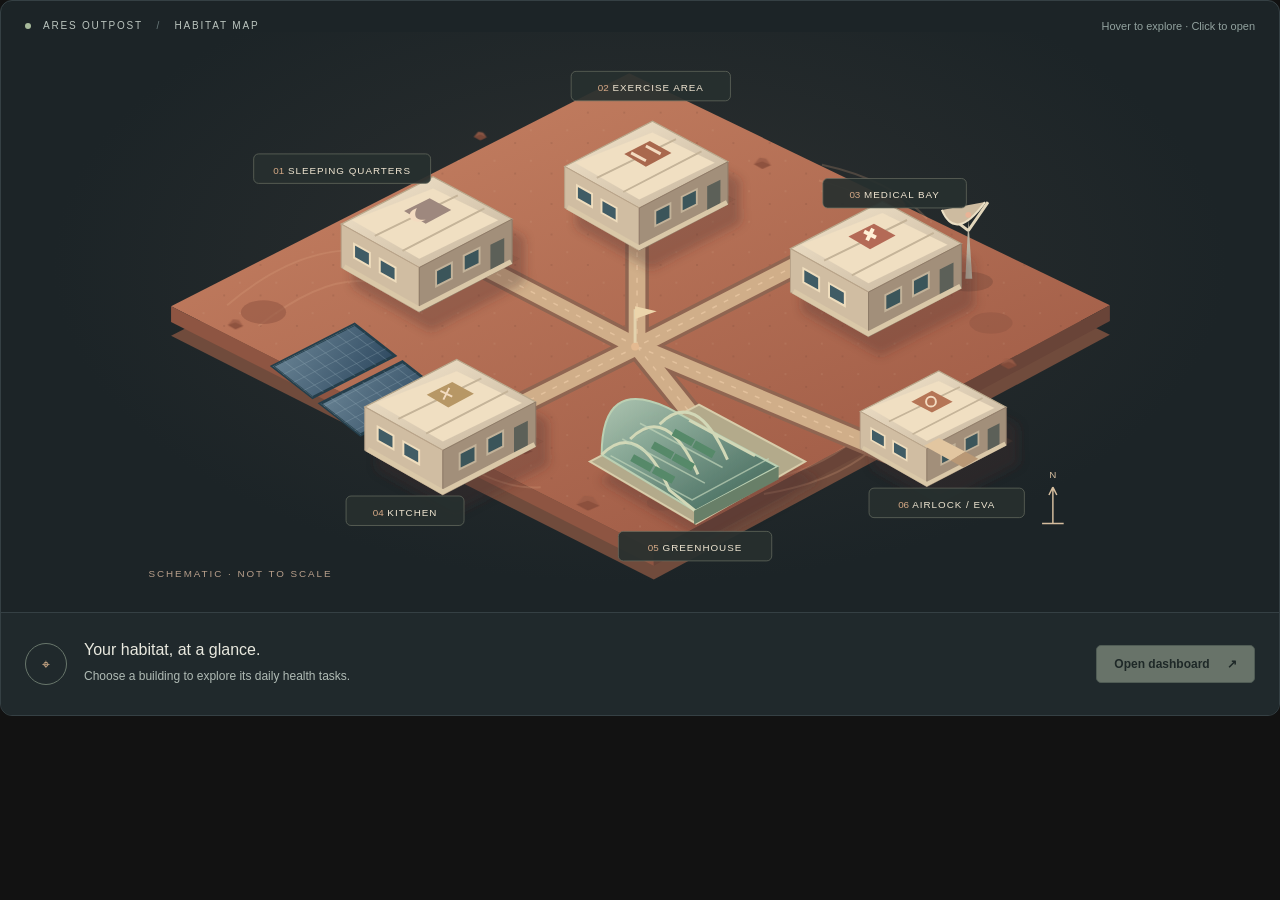
==== frontend/map/index.html @ aef6f9de "Build modular Astrocyte Mars habitat health dashboard" ====
<!doctype html>
<html lang="en">
<head>
  <meta charset="utf-8">
  <meta name="viewport" content="width=device-width, initial-scale=1">
  <title>Astrocyte interactive habitat</title>
  <link rel="stylesheet" href="map.css">
</head>
<body>
<main class="map-shell">
  <div class="map-heading"><span><i></i> ARES OUTPOST <b>/</b> HABITAT MAP</span><span class="map-hint" id="hint">Hover to explore · Click to open</span></div>
  <div class="drawing">
    <svg viewBox="0 0 1120 590" role="group" aria-labelledby="map-title map-description" xmlns="http://www.w3.org/2000/svg">
      <title id="map-title">Explore the Mars habitat</title>
      <desc id="map-description">Six buildings connected by paths. Tab to a building to hear its tasks, then press Enter or Space to open its dashboard. On touch screens tap a building and use the Open dashboard button.</desc>
      <defs>
        <linearGradient id="ground" x1="0" y1="0" x2="0.8" y2="1"><stop stop-color="#c98465"/><stop offset="1" stop-color="#9d5944"/></linearGradient>
        <linearGradient id="roof" x1="0" x2="1" y1="0" y2="1"><stop stop-color="#f3e5cc"/><stop offset="1" stop-color="#c6b59d"/></linearGradient>
        <linearGradient id="glass" x1="0" x2="1" y1="0" y2="1"><stop stop-color="#accab6" stop-opacity=".95"/><stop offset="1" stop-color="#345d52" stop-opacity=".95"/></linearGradient>
        <linearGradient id="solar" x1="0" x2="1" y1="0" y2="1"><stop stop-color="#668091"/><stop offset="1" stop-color="#304b62"/></linearGradient>
        <pattern id="solar-grid" width="12" height="12" patternUnits="userSpaceOnUse"><path d="M12 0H0V12" fill="none" stroke="#abc4cd" stroke-opacity=".45" stroke-width="1"/></pattern>
        <pattern id="dust" width="37" height="31" patternUnits="userSpaceOnUse"><circle cx="5" cy="7" r=".8" fill="#efd1ad" opacity=".2"/><circle cx="26" cy="20" r="1" fill="#63392e" opacity=".2"/></pattern>
        <filter id="shadow" x="-30%" y="-30%" width="180%" height="180%"><feDropShadow dx="12" dy="19" stdDeviation="5" flood-color="#462c26" flood-opacity=".3"/></filter>
        <symbol id="hab-module" viewBox="0 0 200 170">
          <path d="M15 88 108 40 188 83 93 133Z" fill="#704838" opacity=".2" transform="translate(8 16)"/>
          <path d="M15 64 108 16 188 59 94 108Z" fill="url(#roof)" stroke="#b9a98d" stroke-width="1.3"/>
          <path d="M15 64 94 108 94 153 15 108Z" fill="#d0bda2" stroke="#b8a38a" stroke-width="1"/>
          <path d="M94 108 188 59 188 104 94 153Z" fill="#a28f7a" stroke="#8e7a68" stroke-width="1"/>
          <path d="M26 60 108 28 174 60 94 99Z" fill="#f0dfc2"/>
          <path d="M49 76 133 35M77 91 160 48" stroke="#c5b499" stroke-width="2"/>
          <path d="M28 84 44 93 44 107 28 98ZM54 99 70 108 70 122 54 113Z" fill="#405b65" stroke="#efddbd" stroke-width="2"/>
          <path d="M111 111 127 103 127 119 111 127ZM139 96 155 88 155 104 139 112Z" fill="#3b545a" stroke="#c2b299" stroke-width="2"/>
          <path d="M166 85 180 78 180 107 166 114Z" fill="#5b6058"/>
          <path d="M18 107 94 150 187 102" stroke="#dac8a8" stroke-width="5" fill="none"/>
        </symbol>
        <symbol id="rock" viewBox="0 0 20 14"><path d="M1 9 7 2 14 3 19 10 10 14Z" fill="#9c5e49"/><path d="m1 9 9-3 9 4-9 4Z" fill="#874d3b"/></symbol>
      </defs>
      <!-- An original vector illustration. Every building below is a focusable control. -->
      <path d="m83 295 466-237 489 236-464 249Z" fill="#704b3c" transform="translate(0 14)"/>
      <path d="m83 279 466-237 489 236-464 249Z" fill="url(#ground)"/>
      <path d="m83 279 466-237 489 236-464 249Z" fill="url(#dust)"/>
      <path d="m83 279 491 248v16L83 295Z" fill="#8e5542"/><path d="m574 527 464-249v16L574 543Z" fill="#694438"/>
      <g fill="none" stroke="#dfaa85" opacity=".22" stroke-width="2">
        <path d="M140 278q75-64 147-55M172 299q65-51 112-45M745 135q70 15 107 55M742 151q55 14 93 49M675 457q60-7 104-43M686 470q69-11 110-45M360 427q58 40 99 36"/>
      </g>
      <g fill="#975a45" opacity=".65"><ellipse cx="177" cy="285" rx="23" ry="12"/><ellipse cx="917" cy="296" rx="22" ry="11"/><ellipse cx="583" cy="479" rx="16" ry="8"/></g>
      <g fill="none" stroke-linejoin="round">
        <path d="m345 210 212 110 215-110M557 320 350 423M557 320l77 96M557 320l257 108M557 320V189" stroke="#8f6551" stroke-width="24"/>
        <path d="m345 210 212 110 215-110M557 320 350 423M557 320l77 96M557 320l257 108M557 320V189" stroke="#d0ae89" stroke-width="17"/>
        <path d="m345 210 212 110 215-110M557 320 350 423M557 320l77 96M557 320l257 108M557 320V189" stroke="#efcda8" stroke-width="1.5" stroke-dasharray="5 8" opacity=".65"/>
      </g>
      <!-- Uninhabited utility details -->
      <g transform="translate(186 340) rotate(-27) skewX(25)" stroke="#243e4b" stroke-width="3"><path d="M0 0H94V47H0Z" fill="url(#solar)"/><path d="M0 0H94V47H0Z" fill="url(#solar-grid)" stroke="none"/><path d="M0 56H94V103H0Z" fill="url(#solar)"/><path d="M0 56H94V103H0Z" fill="url(#solar-grid)" stroke="none"/></g>
      <g transform="translate(894 230)"><ellipse cy="24" rx="25" ry="10" fill="#744a3b" opacity=".4"/><path d="M-3 21 0-39 4 21" fill="#b9b2a1"/><path d="M0-28-25-47M0-28l20-29" stroke="#e2d6bb" stroke-width="3"/><path d="M-27-49q14 33 44-8" fill="#cdbba0" stroke="#ebdfc4" stroke-width="2"/><circle cx="0" cy="-44" r="3" fill="#e9b396"/></g>
      <g opacity=".85"><use href="#rock" x="140" y="290" width="17" height="13"/><use href="#rock" x="810" y="165" width="22" height="16"/><use href="#rock" x="435" y="418" width="16" height="12"/><use href="#rock" x="493" y="469" width="28" height="18"/><use href="#rock" x="926" y="330" width="18" height="13"/><use href="#rock" x="390" y="100" width="15" height="10"/><use href="#rock" x="675" y="125" width="19" height="15"/></g>

      <g class="building" data-area="exercise" tabindex="0" role="button" aria-label="Exercise area: review activity duration and exercise heart rate. Open Movement dashboard.">
        <path class="halo" d="m446 163 115-62 122 64-115 70Z"/>
        <g filter="url(#shadow)"><use href="#hab-module" x="469" y="75" width="192" height="164"/><path d="m544 124 26-13 22 12-26 14Z" fill="#a9684e"/><path d="m551 123 15 8m0-15 15 8" stroke="#f3dbc0" stroke-width="3"/></g>
        <g class="map-label" transform="translate(571 60)"><rect x="-81" y="-20" width="162" height="30" rx="5"/><text text-anchor="middle" y="0"><tspan class="number">02</tspan> EXERCISE AREA</text></g>
      </g>
      <g class="building" data-area="sleep" tabindex="0" role="button" aria-label="Sleeping quarters: review overnight heart rate, HRV and sleep duration. Open Sleep dashboard.">
        <path class="halo" d="m221 223 116-61 125 65-121 69Z"/>
        <g filter="url(#shadow)"><use href="#hab-module" x="241" y="131" width="201" height="171"/><path d="m320 182 26-13 22 12-26 14Z" fill="#9e887e"/><path d="m333 179q-6 13 9 12-10 5-16-2-3-6 7-10" fill="#f3dbc0"/></g>
        <g class="map-label" transform="translate(257 144)"><rect x="-90" y="-20" width="180" height="30" rx="5"/><text text-anchor="middle" y="0"><tspan class="number">01</tspan> SLEEPING QUARTERS</text></g>
      </g>
      <g class="building" data-area="medical" tabindex="0" role="button" aria-label="Medical bay: review vital signs and complete a symptom check-in. Open Vitals dashboard.">
        <path class="halo" d="m677 249 116-62 125 65-120 68Z"/>
        <g filter="url(#shadow)"><use href="#hab-module" x="698" y="156" width="201" height="171"/><path d="m772 208 26-13 22 12-26 14Z" fill="#b46b57"/><path d="m788 203 12 6m-3-9-6 12" stroke="#fff0d6" stroke-width="4"/></g>
        <g class="map-label" transform="translate(819 169)"><rect x="-73" y="-20" width="146" height="30" rx="5"/><text text-anchor="middle" y="0"><tspan class="number">03</tspan> MEDICAL BAY</text></g>
      </g>
      <!-- Small central wayfinding marker -->
      <g transform="translate(555 293)"><path d="M0 26V-11" stroke="#e3d2ad" stroke-width="3"/><path d="m0-14 22 5-22 8" fill="#ecd5ab"/><circle cy="27" r="4" fill="#e4ba91"/></g>
      <g class="building" data-area="nutrition" tabindex="0" role="button" aria-label="Kitchen: log meals and fluid intake and review daily totals. Open Nutrition dashboard.">
        <path class="halo" d="m247 411 110-60 122 65-118 66Z"/>
        <g filter="url(#shadow)"><use href="#hab-module" x="265" y="317" width="201" height="171"/><path d="m343 369 26-13 22 12-26 14Z" fill="#b79765"/><path d="m357 365 12 6m-3-9-6 12" stroke="#f3dbc0" stroke-width="2"/></g>
        <g class="map-label" transform="translate(321 492)"><rect x="-60" y="-20" width="120" height="30" rx="5"/><text text-anchor="middle" y="0"><tspan class="number">04</tspan> KITCHEN</text></g>
      </g>
      <g class="building" data-area="wellbeing" tabindex="0" role="button" aria-label="Greenhouse and common room: complete mood and stress check-ins. Open Wellbeing dashboard.">
        <path class="halo" d="m487 441 124-67 138 71-135 71Z"/>
        <g filter="url(#shadow)">
          <path d="m509 437 111-58 108 58-111 63Z" fill="#b3aa8b" stroke="#d8cdab" stroke-width="2"/>
          <path d="M521 430q0-79 67-48l112 60-84 45Z" fill="url(#glass)" stroke="#bbd0b3" stroke-width="2"/>
          <path d="M521 430q37-37 69 36l26 21M550 414q37-37 69 36M580 399q37-37 69 36M610 395l67 36" fill="none" stroke="#d2d8b7" stroke-width="3"/>
          <path d="m530 431 83 45 78-42M542 414l84 45M560 398l84 45" fill="none" stroke="#c1d4b9" stroke-width="1.5" opacity=".7"/>
          <path d="m552 433 20 11m1-24 20 11m1-24 20 11m-40 27 20 11m0-24 20 11m1-24 20 11" stroke="#568969" stroke-width="8"/>
          <path d="m615 487 86-45v13l-86 46Z" fill="#687f68"/>
        </g>
        <g class="map-label" transform="translate(616 528)"><rect x="-78" y="-20" width="156" height="30" rx="5"/><text text-anchor="middle" y="0"><tspan class="number">05</tspan> GREENHOUSE</text></g>
      </g>
      <g class="building" data-area="eva" tabindex="0" role="button" aria-label="Airlock and EVA area: review EVA duration, exposure and your pre-EVA checklist. Open EVA dashboard.">
        <path class="halo" d="m756 409 98-53 112 59-103 59Z"/>
        <g filter="url(#shadow)"><use href="#hab-module" x="771" y="331" width="172" height="146"/><path d="m849 421 15-8 27 14-15 9Z" fill="#e2c6a0"/><path d="m876 436 15-9 13 7-15 9Z" fill="#b99875"/><path d="m836 376 21-11 21 11-21 11Z" fill="#b57556"/><circle cx="856" cy="376" r="5" fill="none" stroke="#f3dbc0" stroke-width="2"/></g>
        <g class="map-label" transform="translate(872 484)"><rect x="-79" y="-20" width="158" height="30" rx="5"/><text text-anchor="middle" y="0"><tspan class="number">06</tspan> AIRLOCK / EVA</text></g>
      </g>
      <g transform="translate(980 475)" fill="#d5bd9e" font-family="sans-serif" font-size="10"><path d="M0 25V-12m0 0-4 8m4-8 4 8M-11 25h22" stroke="#d5bd9e" stroke-width="1.5"/><text x="0" y="-21" text-anchor="middle">N</text></g>
      <text x="60" y="554" fill="#b9a08c" font-size="10" letter-spacing="2" font-family="sans-serif">SCHEMATIC · NOT TO SCALE</text>
    </svg>
  </div>
  <nav id="mobile-areas" class="mobile-areas" aria-label="Choose a habitat building"></nav>
  <section class="preview" aria-live="polite" aria-atomic="true">
    <span class="preview-number" id="preview-number">⌖</span>
    <div class="preview-content"><h2 id="preview-name">Your habitat, at a glance.</h2><p id="preview-tasks">Choose a building to explore its daily health tasks.</p></div>
    <button id="open-dashboard" type="button" disabled>Open dashboard <span aria-hidden="true">↗</span></button>
  </section>
</main>
<script src="map.js"></script>
</body>
</html>
---- frontend/map/map.css ----
:root {
  color-scheme: dark;
  font-family: Inter,-apple-system,BlinkMacSystemFont,"Segoe UI",sans-serif;
  color: #e9e9df;
  background: transparent
}
.mobile-areas {
  display: none
}
@media(max-width:640px) {
  .mobile-areas {
    display: grid;
    grid-template-columns: 1fr 1fr;
    gap: 7px;
    padding: 0 16px 16px
  }
  .mobile-areas button {
    font-size: 10px;
    white-space: normal;
    text-align: left;
    line-height: 1.5;
    min-height: 44px;
    background: #25312f;
    border: 1px solid #45534b;
    color: #c6d0bf;
    padding: 7px 10px;
    -webkit-tap-highlight-color: transparent;
    touch-action: manipulation
  }
  .mobile-areas button[aria-pressed="true"],.mobile-areas button:hover:not(:disabled) {
    border-color: #dcb694;
    background: #3b4235;
    color: #f0dfc7
  }
}
* {
  box-sizing: border-box
}
body {
  margin: 0
}
.map-shell {
  border: 1px solid #354044;
  border-radius: 12px;
  overflow: hidden;
  background: #1c2427
}
.map-heading {
  display: flex;
  justify-content: space-between;
  gap: 16px;
  padding: 19px 24px 0;
  font-size: 10px;
  letter-spacing: 1.8px;
  color: #bbc5bf
}
.map-heading i {
  display: inline-block;
  width: 6px;
  height: 6px;
  background: #a7ba9b;
  border-radius: 50%;
  margin-right: 8px
}
.map-heading b {
  color: #6b7b7c;
  margin: 0 9px;
  font-weight: 400
}
.map-hint {
  color: #92a29f;
  font-size: 11px;
  letter-spacing: 0
}
.drawing {
  background: radial-gradient(ellipse at 50% 40%,#2d3030,transparent 65%);
  padding: 0 12px
}
svg {
  display: block;
  width: 100%;
  max-height: 580px
}
.building {
  cursor: pointer;
  outline: none;
  -webkit-tap-highlight-color: transparent
}
.halo {
  fill: #f9dbac;
  fill-opacity: 0;
  stroke: #fbd6a2;
  stroke-width: 2;
  stroke-opacity: 0;
  transition: fill-opacity .16s,stroke-opacity .16s
}
.building:hover .halo,.building:focus .halo,.building.selected .halo {
  fill-opacity: .14;
  stroke-opacity: .95
}
.building:focus-visible .halo {
  stroke-width: 4;
  stroke-dasharray: 6 4
}
.map-label rect {
  fill: #27302f;
  fill-opacity: .93;
  stroke: #6b7163;
  stroke-width: .7
}
.map-label text {
  fill: #f0e6d2;
  font-family: Inter,-apple-system,BlinkMacSystemFont,"Segoe UI",sans-serif;
  font-size: 10px;
  font-weight: 500;
  letter-spacing: 1px
}
.map-label .number {
  fill: #d5a986;
  letter-spacing: 0
}
.building:hover .map-label rect,.building:focus .map-label rect,.building.selected .map-label rect {
  stroke: #edc197;
  fill: #39423b
}
.preview {
  display: flex;
  align-items: center;
  gap: 17px;
  min-height: 103px;
  padding: 20px 24px;
  border-top: 1px solid #354044;
  background: #20292c
}
.preview-number {
  display: grid;
  place-items: center;
  flex: none;
  width: 42px;
  height: 42px;
  border: 1px solid #68766b;
  color: #e8bf96;
  border-radius: 50%;
  font-size: 14px
}
.preview-content {
  flex: 1
}
h2 {
  font-weight: 500;
  font-size: 16px;
  margin: 0 0 7px
}
p {
  font-size: 12px;
  line-height: 1.7;
  margin: 0;
  color: #b0bbb5;
  max-width: 650px
}
button {
  border: 1px solid #8a9b88;
  border-radius: 5px;
  background: #c1ceb3;
  color: #1c2823;
  padding: 11px 17px;
  cursor: pointer;
  font-size: 12px;
  font-weight: 600;
  white-space: nowrap
}
button span {
  margin-left: 14px
}
button:disabled {
  opacity: .45;
  cursor: default
}
button:hover:not(:disabled) {
  background: #d6e1c9
}
button:focus-visible {
  outline: 3px solid #f3c49c;
  outline-offset: 4px
}
@media(max-width:640px) {
  .map-heading {
    padding: 16px 16px 0;
    flex-direction: column;
    gap: 8px
  }
  .drawing {
    padding: 0
  }
  .preview {
    padding: 16px;
    gap: 12px;
    flex-wrap: wrap
  }
  .preview-number {
    width: 34px;
    height: 34px
  }
  .preview-content {
    min-width: 210px
  }
  h2 {
    font-size: 14px
  }
  p {
    font-size: 11px
  }
  .preview button {
    margin-left: 46px
  }
  .map-label text {
    font-size: 11px
  }
  .map-hint {
    font-size: 10px
  }
}
@media(prefers-reduced-motion:reduce) {
  * {
    transition: none!important
  }
}
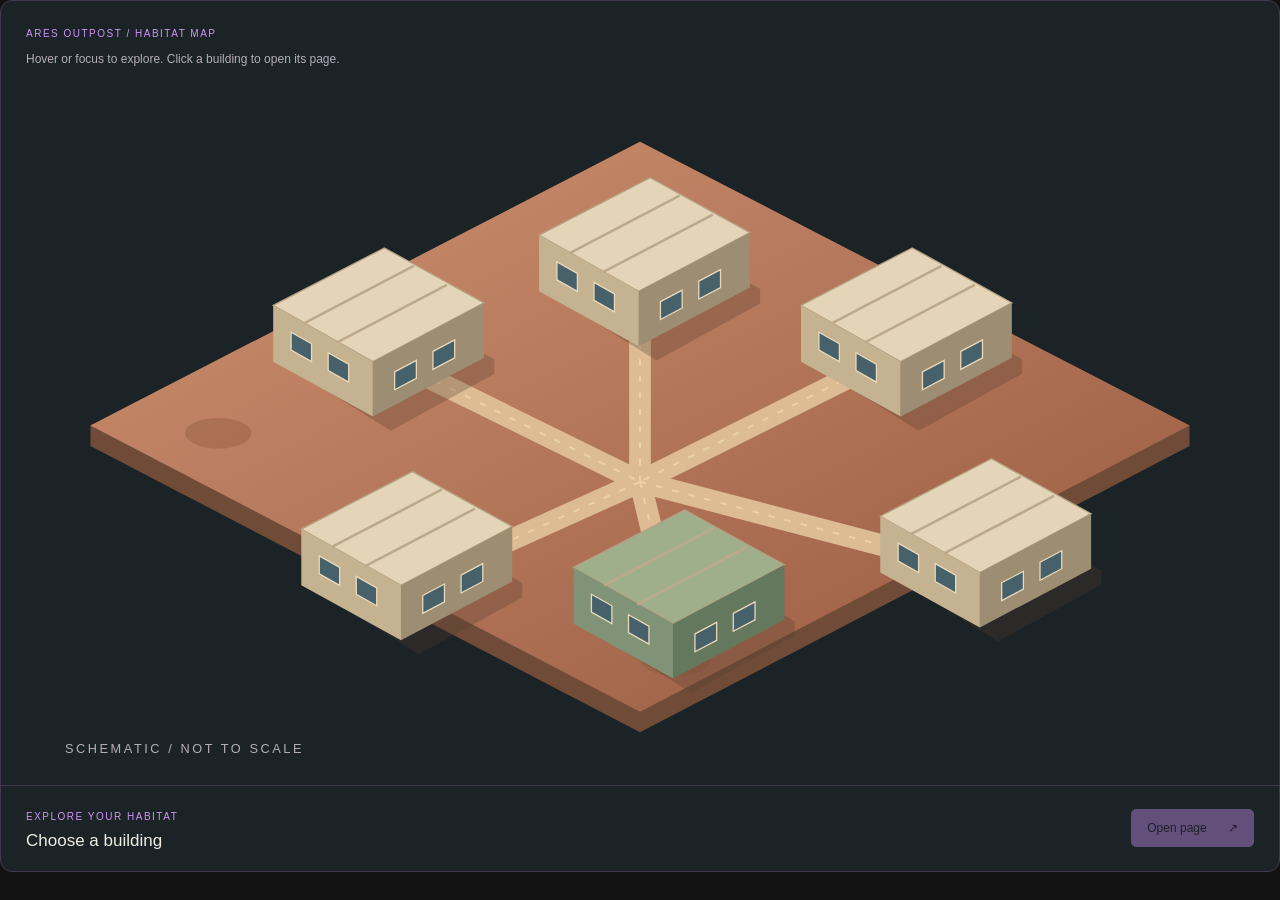
==== commit 920af198: "Add interactive homepage map and purple Astrocyte branding" ====
--- a/frontend/map/index.html
+++ b/frontend/map/index.html
@@ -3,107 +3,80 @@
 <head>
   <meta charset="utf-8">
   <meta name="viewport" content="width=device-width, initial-scale=1">
-  <title>Astrocyte interactive habitat</title>
+  <title>Astrocyte habitat map</title>
   <link rel="stylesheet" href="map.css">
 </head>
 <body>
-<main class="map-shell">
-  <div class="map-heading"><span><i></i> ARES OUTPOST <b>/</b> HABITAT MAP</span><span class="map-hint" id="hint">Hover to explore · Click to open</span></div>
-  <div class="drawing">
-    <svg viewBox="0 0 1120 590" role="group" aria-labelledby="map-title map-description" xmlns="http://www.w3.org/2000/svg">
-      <title id="map-title">Explore the Mars habitat</title>
-      <desc id="map-description">Six buildings connected by paths. Tab to a building to hear its tasks, then press Enter or Space to open its dashboard. On touch screens tap a building and use the Open dashboard button.</desc>
+  <main class="map-shell">
+    <header>
+      <span class="eyebrow">ARES OUTPOST / HABITAT MAP</span>
+      <p>Hover or focus to explore. Click a building to open its page.</p>
+    </header>
+
+    <!-- Edit this SVG to change the terrain, paths and building artwork. -->
+    <svg viewBox="0 0 1000 560" role="group" aria-labelledby="map-title map-description">
+      <title id="map-title">Choose a building in the Mars base</title>
+      <desc id="map-description">Six connected buildings. Use Tab to select a building, then Enter or Space to open its page. On mobile you can also use the labelled buttons beneath the map.</desc>
       <defs>
-        <linearGradient id="ground" x1="0" y1="0" x2="0.8" y2="1"><stop stop-color="#c98465"/><stop offset="1" stop-color="#9d5944"/></linearGradient>
-        <linearGradient id="roof" x1="0" x2="1" y1="0" y2="1"><stop stop-color="#f3e5cc"/><stop offset="1" stop-color="#c6b59d"/></linearGradient>
-        <linearGradient id="glass" x1="0" x2="1" y1="0" y2="1"><stop stop-color="#accab6" stop-opacity=".95"/><stop offset="1" stop-color="#345d52" stop-opacity=".95"/></linearGradient>
-        <linearGradient id="solar" x1="0" x2="1" y1="0" y2="1"><stop stop-color="#668091"/><stop offset="1" stop-color="#304b62"/></linearGradient>
-        <pattern id="solar-grid" width="12" height="12" patternUnits="userSpaceOnUse"><path d="M12 0H0V12" fill="none" stroke="#abc4cd" stroke-opacity=".45" stroke-width="1"/></pattern>
-        <pattern id="dust" width="37" height="31" patternUnits="userSpaceOnUse"><circle cx="5" cy="7" r=".8" fill="#efd1ad" opacity=".2"/><circle cx="26" cy="20" r="1" fill="#63392e" opacity=".2"/></pattern>
-        <filter id="shadow" x="-30%" y="-30%" width="180%" height="180%"><feDropShadow dx="12" dy="19" stdDeviation="5" flood-color="#462c26" flood-opacity=".3"/></filter>
-        <symbol id="hab-module" viewBox="0 0 200 170">
-          <path d="M15 88 108 40 188 83 93 133Z" fill="#704838" opacity=".2" transform="translate(8 16)"/>
-          <path d="M15 64 108 16 188 59 94 108Z" fill="url(#roof)" stroke="#b9a98d" stroke-width="1.3"/>
-          <path d="M15 64 94 108 94 153 15 108Z" fill="#d0bda2" stroke="#b8a38a" stroke-width="1"/>
-          <path d="M94 108 188 59 188 104 94 153Z" fill="#a28f7a" stroke="#8e7a68" stroke-width="1"/>
-          <path d="M26 60 108 28 174 60 94 99Z" fill="#f0dfc2"/>
-          <path d="M49 76 133 35M77 91 160 48" stroke="#c5b499" stroke-width="2"/>
-          <path d="M28 84 44 93 44 107 28 98ZM54 99 70 108 70 122 54 113Z" fill="#405b65" stroke="#efddbd" stroke-width="2"/>
-          <path d="M111 111 127 103 127 119 111 127ZM139 96 155 88 155 104 139 112Z" fill="#3b545a" stroke="#c2b299" stroke-width="2"/>
-          <path d="M166 85 180 78 180 107 166 114Z" fill="#5b6058"/>
-          <path d="M18 107 94 150 187 102" stroke="#dac8a8" stroke-width="5" fill="none"/>
+        <linearGradient id="terrain" x1="0" y1="0" x2="1" y2="1">
+          <stop stop-color="#ce9271"/><stop offset="1" stop-color="#975940"/>
+        </linearGradient>
+        <!-- One reusable building. Change its paths to redesign all modules. -->
+        <symbol id="building" viewBox="0 0 180 150">
+          <path class="building-shadow" d="m10 88 90-47 78 45-91 50Z"/>
+          <path class="roof" d="m7 50 87-45 78 43-87 46Z"/>
+          <path class="wall-left" d="m7 50 78 44v43L7 94Z"/>
+          <path class="wall-right" d="m85 94 87-46v43l-87 46Z"/>
+          <path class="roof-seam" d="m31 64 86-45m-60 60 86-45"/>
+          <path class="window" d="m21 71 16 9v14l-16-9Zm29 16 16 9v14l-16-9Zm52 15 17-9v14l-17 9Zm30-16 17-9v14l-17 9Z"/>
         </symbol>
-        <symbol id="rock" viewBox="0 0 20 14"><path d="M1 9 7 2 14 3 19 10 10 14Z" fill="#9c5e49"/><path d="m1 9 9-3 9 4-9 4Z" fill="#874d3b"/></symbol>
       </defs>
-      <!-- An original vector illustration. Every building below is a focusable control. -->
-      <path d="m83 295 466-237 489 236-464 249Z" fill="#704b3c" transform="translate(0 14)"/>
-      <path d="m83 279 466-237 489 236-464 249Z" fill="url(#ground)"/>
-      <path d="m83 279 466-237 489 236-464 249Z" fill="url(#dust)"/>
-      <path d="m83 279 491 248v16L83 295Z" fill="#8e5542"/><path d="m574 527 464-249v16L574 543Z" fill="#694438"/>
-      <g fill="none" stroke="#dfaa85" opacity=".22" stroke-width="2">
-        <path d="M140 278q75-64 147-55M172 299q65-51 112-45M745 135q70 15 107 55M742 151q55 14 93 49M675 457q60-7 104-43M686 470q69-11 110-45M360 427q58 40 99 36"/>
+
+      <path class="terrain-edge" d="m70 279 430-222 430 222v16L500 519 70 295Z"/>
+      <path fill="url(#terrain)" d="m70 279 430-222 430 222-430 224Z"/>
+      <g class="craters">
+        <ellipse cx="170" cy="285" rx="26" ry="12"/>
+        <ellipse cx="759" cy="363" rx="18" ry="9"/>
+        <ellipse cx="528" cy="462" rx="28" ry="13"/>
+        <ellipse cx="720" cy="206" rx="16" ry="8"/>
       </g>
-      <g fill="#975a45" opacity=".65"><ellipse cx="177" cy="285" rx="23" ry="12"/><ellipse cx="917" cy="296" rx="22" ry="11"/><ellipse cx="583" cy="479" rx="16" ry="8"/></g>
-      <g fill="none" stroke-linejoin="round">
-        <path d="m345 210 212 110 215-110M557 320 350 423M557 320l77 96M557 320l257 108M557 320V189" stroke="#8f6551" stroke-width="24"/>
-        <path d="m345 210 212 110 215-110M557 320 350 423M557 320l77 96M557 320l257 108M557 320V189" stroke="#d0ae89" stroke-width="17"/>
-        <path d="m345 210 212 110 215-110M557 320 350 423M557 320l77 96M557 320l257 108M557 320V189" stroke="#efcda8" stroke-width="1.5" stroke-dasharray="5 8" opacity=".65"/>
+      <path class="paths" d="m293 221 207 102 204-102M500 323V174M500 323 314 407M500 323 527 434M500 323l267 70"/>
+      <path class="path-lines" d="m293 221 207 102 204-102M500 323V174M500 323 314 407M500 323 527 434M500 323l267 70"/>
+
+      <!-- Change translate(x y) to move a building. Keep data-area IDs stable. -->
+      <g class="building" data-area="exercise" transform="translate(414 80)" role="button" tabindex="0">
+        <use href="#building" width="180" height="150"/>
+        <text class="building-label" x="90" y="-10"></text>
       </g>
-      <!-- Uninhabited utility details -->
-      <g transform="translate(186 340) rotate(-27) skewX(25)" stroke="#243e4b" stroke-width="3"><path d="M0 0H94V47H0Z" fill="url(#solar)"/><path d="M0 0H94V47H0Z" fill="url(#solar-grid)" stroke="none"/><path d="M0 56H94V103H0Z" fill="url(#solar)"/><path d="M0 56H94V103H0Z" fill="url(#solar-grid)" stroke="none"/></g>
-      <g transform="translate(894 230)"><ellipse cy="24" rx="25" ry="10" fill="#744a3b" opacity=".4"/><path d="M-3 21 0-39 4 21" fill="#b9b2a1"/><path d="M0-28-25-47M0-28l20-29" stroke="#e2d6bb" stroke-width="3"/><path d="M-27-49q14 33 44-8" fill="#cdbba0" stroke="#ebdfc4" stroke-width="2"/><circle cx="0" cy="-44" r="3" fill="#e9b396"/></g>
-      <g opacity=".85"><use href="#rock" x="140" y="290" width="17" height="13"/><use href="#rock" x="810" y="165" width="22" height="16"/><use href="#rock" x="435" y="418" width="16" height="12"/><use href="#rock" x="493" y="469" width="28" height="18"/><use href="#rock" x="926" y="330" width="18" height="13"/><use href="#rock" x="390" y="100" width="15" height="10"/><use href="#rock" x="675" y="125" width="19" height="15"/></g>
+      <g class="building" data-area="sleep" transform="translate(206 135)" role="button" tabindex="0">
+        <use href="#building" width="180" height="150"/>
+        <text class="building-label" x="90" y="-10"></text>
+      </g>
+      <g class="building" data-area="medical" transform="translate(619 135)" role="button" tabindex="0">
+        <use href="#building" width="180" height="150"/>
+        <text class="building-label" x="90" y="-10"></text>
+      </g>
+      <g class="building" data-area="nutrition" transform="translate(228 310)" role="button" tabindex="0">
+        <use href="#building" width="180" height="150"/>
+        <text class="building-label" x="90" y="165"></text>
+      </g>
+      <g class="building greenhouse" data-area="wellbeing" transform="translate(441 340)" role="button" tabindex="0">
+        <use href="#building" width="180" height="150"/>
+        <text class="building-label" x="90" y="165"></text>
+      </g>
+      <g class="building" data-area="eva" transform="translate(681 300)" role="button" tabindex="0">
+        <use href="#building" width="180" height="150"/>
+        <text class="building-label" x="90" y="165"></text>
+      </g>
+      <text class="map-note" x="50" y="535">SCHEMATIC / NOT TO SCALE</text>
+    </svg>
 
-      <g class="building" data-area="exercise" tabindex="0" role="button" aria-label="Exercise area: review activity duration and exercise heart rate. Open Movement dashboard.">
-        <path class="halo" d="m446 163 115-62 122 64-115 70Z"/>
-        <g filter="url(#shadow)"><use href="#hab-module" x="469" y="75" width="192" height="164"/><path d="m544 124 26-13 22 12-26 14Z" fill="#a9684e"/><path d="m551 123 15 8m0-15 15 8" stroke="#f3dbc0" stroke-width="3"/></g>
-        <g class="map-label" transform="translate(571 60)"><rect x="-81" y="-20" width="162" height="30" rx="5"/><text text-anchor="middle" y="0"><tspan class="number">02</tspan> EXERCISE AREA</text></g>
-      </g>
-      <g class="building" data-area="sleep" tabindex="0" role="button" aria-label="Sleeping quarters: review overnight heart rate, HRV and sleep duration. Open Sleep dashboard.">
-        <path class="halo" d="m221 223 116-61 125 65-121 69Z"/>
-        <g filter="url(#shadow)"><use href="#hab-module" x="241" y="131" width="201" height="171"/><path d="m320 182 26-13 22 12-26 14Z" fill="#9e887e"/><path d="m333 179q-6 13 9 12-10 5-16-2-3-6 7-10" fill="#f3dbc0"/></g>
-        <g class="map-label" transform="translate(257 144)"><rect x="-90" y="-20" width="180" height="30" rx="5"/><text text-anchor="middle" y="0"><tspan class="number">01</tspan> SLEEPING QUARTERS</text></g>
-      </g>
-      <g class="building" data-area="medical" tabindex="0" role="button" aria-label="Medical bay: review vital signs and complete a symptom check-in. Open Vitals dashboard.">
-        <path class="halo" d="m677 249 116-62 125 65-120 68Z"/>
-        <g filter="url(#shadow)"><use href="#hab-module" x="698" y="156" width="201" height="171"/><path d="m772 208 26-13 22 12-26 14Z" fill="#b46b57"/><path d="m788 203 12 6m-3-9-6 12" stroke="#fff0d6" stroke-width="4"/></g>
-        <g class="map-label" transform="translate(819 169)"><rect x="-73" y="-20" width="146" height="30" rx="5"/><text text-anchor="middle" y="0"><tspan class="number">03</tspan> MEDICAL BAY</text></g>
-      </g>
-      <!-- Small central wayfinding marker -->
-      <g transform="translate(555 293)"><path d="M0 26V-11" stroke="#e3d2ad" stroke-width="3"/><path d="m0-14 22 5-22 8" fill="#ecd5ab"/><circle cy="27" r="4" fill="#e4ba91"/></g>
-      <g class="building" data-area="nutrition" tabindex="0" role="button" aria-label="Kitchen: log meals and fluid intake and review daily totals. Open Nutrition dashboard.">
-        <path class="halo" d="m247 411 110-60 122 65-118 66Z"/>
-        <g filter="url(#shadow)"><use href="#hab-module" x="265" y="317" width="201" height="171"/><path d="m343 369 26-13 22 12-26 14Z" fill="#b79765"/><path d="m357 365 12 6m-3-9-6 12" stroke="#f3dbc0" stroke-width="2"/></g>
-        <g class="map-label" transform="translate(321 492)"><rect x="-60" y="-20" width="120" height="30" rx="5"/><text text-anchor="middle" y="0"><tspan class="number">04</tspan> KITCHEN</text></g>
-      </g>
-      <g class="building" data-area="wellbeing" tabindex="0" role="button" aria-label="Greenhouse and common room: complete mood and stress check-ins. Open Wellbeing dashboard.">
-        <path class="halo" d="m487 441 124-67 138 71-135 71Z"/>
-        <g filter="url(#shadow)">
-          <path d="m509 437 111-58 108 58-111 63Z" fill="#b3aa8b" stroke="#d8cdab" stroke-width="2"/>
-          <path d="M521 430q0-79 67-48l112 60-84 45Z" fill="url(#glass)" stroke="#bbd0b3" stroke-width="2"/>
-          <path d="M521 430q37-37 69 36l26 21M550 414q37-37 69 36M580 399q37-37 69 36M610 395l67 36" fill="none" stroke="#d2d8b7" stroke-width="3"/>
-          <path d="m530 431 83 45 78-42M542 414l84 45M560 398l84 45" fill="none" stroke="#c1d4b9" stroke-width="1.5" opacity=".7"/>
-          <path d="m552 433 20 11m1-24 20 11m1-24 20 11m-40 27 20 11m0-24 20 11m1-24 20 11" stroke="#568969" stroke-width="8"/>
-          <path d="m615 487 86-45v13l-86 46Z" fill="#687f68"/>
-        </g>
-        <g class="map-label" transform="translate(616 528)"><rect x="-78" y="-20" width="156" height="30" rx="5"/><text text-anchor="middle" y="0"><tspan class="number">05</tspan> GREENHOUSE</text></g>
-      </g>
-      <g class="building" data-area="eva" tabindex="0" role="button" aria-label="Airlock and EVA area: review EVA duration, exposure and your pre-EVA checklist. Open EVA dashboard.">
-        <path class="halo" d="m756 409 98-53 112 59-103 59Z"/>
-        <g filter="url(#shadow)"><use href="#hab-module" x="771" y="331" width="172" height="146"/><path d="m849 421 15-8 27 14-15 9Z" fill="#e2c6a0"/><path d="m876 436 15-9 13 7-15 9Z" fill="#b99875"/><path d="m836 376 21-11 21 11-21 11Z" fill="#b57556"/><circle cx="856" cy="376" r="5" fill="none" stroke="#f3dbc0" stroke-width="2"/></g>
-        <g class="map-label" transform="translate(872 484)"><rect x="-79" y="-20" width="158" height="30" rx="5"/><text text-anchor="middle" y="0"><tspan class="number">06</tspan> AIRLOCK / EVA</text></g>
-      </g>
-      <g transform="translate(980 475)" fill="#d5bd9e" font-family="sans-serif" font-size="10"><path d="M0 25V-12m0 0-4 8m4-8 4 8M-11 25h22" stroke="#d5bd9e" stroke-width="1.5"/><text x="0" y="-21" text-anchor="middle">N</text></g>
-      <text x="60" y="554" fill="#b9a08c" font-size="10" letter-spacing="2" font-family="sans-serif">SCHEMATIC · NOT TO SCALE</text>
-    </svg>
-  </div>
-  <nav id="mobile-areas" class="mobile-areas" aria-label="Choose a habitat building"></nav>
-  <section class="preview" aria-live="polite" aria-atomic="true">
-    <span class="preview-number" id="preview-number">⌖</span>
-    <div class="preview-content"><h2 id="preview-name">Your habitat, at a glance.</h2><p id="preview-tasks">Choose a building to explore its daily health tasks.</p></div>
-    <button id="open-dashboard" type="button" disabled>Open dashboard <span aria-hidden="true">↗</span></button>
-  </section>
-</main>
-<script src="map.js"></script>
+    <nav id="mobile-buildings" aria-label="Choose a building"></nav>
+    <section class="preview">
+      <div aria-live="polite"><span class="eyebrow">EXPLORE YOUR HABITAT</span><h2 id="selected-name">Choose a building</h2></div>
+      <button id="open-page" type="button" disabled>Open page <span aria-hidden="true">↗</span></button>
+    </section>
+  </main>
+  <script src="map.js"></script>
 </body>
 </html>
--- a/frontend/map/map.css
+++ b/frontend/map/map.css
@@ -1,227 +1,198 @@
+/* Main accent comes from theme.primaryColor; other map colours live here. */
 :root {
+  --panel: #1b2327;
+  --border: #42384c;
+  --text: #eeede2;
+  --muted: #b5adbd;
+  --accent: #d093f6;
+  --roof: #e5d5b8;
+  --wall-left: #c4b291;
+  --wall-right: #9d8e73;
+  --greenhouse: #9faf8b;
   color-scheme: dark;
-  font-family: Inter,-apple-system,BlinkMacSystemFont,"Segoe UI",sans-serif;
-  color: #e9e9df;
-  background: transparent
-}
-.mobile-areas {
-  display: none
-}
-@media(max-width:640px) {
-  .mobile-areas {
-    display: grid;
-    grid-template-columns: 1fr 1fr;
-    gap: 7px;
-    padding: 0 16px 16px
-  }
-  .mobile-areas button {
-    font-size: 10px;
-    white-space: normal;
-    text-align: left;
-    line-height: 1.5;
-    min-height: 44px;
-    background: #25312f;
-    border: 1px solid #45534b;
-    color: #c6d0bf;
-    padding: 7px 10px;
-    -webkit-tap-highlight-color: transparent;
-    touch-action: manipulation
-  }
-  .mobile-areas button[aria-pressed="true"],.mobile-areas button:hover:not(:disabled) {
-    border-color: #dcb694;
-    background: #3b4235;
-    color: #f0dfc7
-  }
+  font-family: Arial, Helvetica, sans-serif;
 }
 * {
-  box-sizing: border-box
+  box-sizing: border-box;
 }
 body {
-  margin: 0
+  margin: 0;
+  color: var(--text);
 }
 .map-shell {
-  border: 1px solid #354044;
+  border: 1px solid var(--border);
   border-radius: 12px;
   overflow: hidden;
-  background: #1c2427
+  background: var(--panel);
 }
-.map-heading {
-  display: flex;
-  justify-content: space-between;
-  gap: 16px;
-  padding: 19px 24px 0;
+header {
+  padding: 22px 25px 0;
+}
+.eyebrow {
   font-size: 10px;
-  letter-spacing: 1.8px;
-  color: #bbc5bf
+  letter-spacing: 1.5px;
+  color: var(--accent);
 }
-.map-heading i {
-  display: inline-block;
-  width: 6px;
-  height: 6px;
-  background: #a7ba9b;
-  border-radius: 50%;
-  margin-right: 8px
-}
-.map-heading b {
-  color: #6b7b7c;
-  margin: 0 9px;
-  font-weight: 400
-}
-.map-hint {
-  color: #92a29f;
-  font-size: 11px;
-  letter-spacing: 0
-}
-.drawing {
-  background: radial-gradient(ellipse at 50% 40%,#2d3030,transparent 65%);
-  padding: 0 12px
+header p {
+  margin: 9px 0 0;
+  color: var(--muted);
+  font-size: 12px;
+  line-height: 1.6;
 }
 svg {
   display: block;
   width: 100%;
-  max-height: 580px
+}
+.terrain-edge {
+  fill: #704c38;
+}
+.craters {
+  fill: #8f573e;
+  opacity: .4;
+}
+.paths {
+  fill: none;
+  stroke: #ddbc93;
+  stroke-width: 17;
+  stroke-linejoin: round;
+}
+.path-lines {
+  fill: none;
+  stroke: #f6dab5;
+  stroke-width: 1.5;
+  stroke-dasharray: 5 8;
+  opacity: .7;
 }
 .building {
   cursor: pointer;
   outline: none;
-  -webkit-tap-highlight-color: transparent
+  -webkit-tap-highlight-color: transparent;
 }
-.halo {
-  fill: #f9dbac;
-  fill-opacity: 0;
-  stroke: #fbd6a2;
+.building-shadow {
+  fill: #553e31;
+  opacity: .3;
+  transform: translate(12px, 12px);
+}
+.roof {
+  fill: var(--roof);
+  stroke: var(--roof-stroke, #b5a181);
+  stroke-width: var(--roof-stroke-width, 1px);
+  stroke-dasharray: var(--roof-dash, none);
+}
+.wall-left {
+  fill: var(--wall-left);
+}
+.wall-right {
+  fill: var(--wall-right);
+}
+.roof-seam {
+  stroke: #bca98b;
   stroke-width: 2;
-  stroke-opacity: 0;
-  transition: fill-opacity .16s,stroke-opacity .16s
+  fill: none;
 }
-.building:hover .halo,.building:focus .halo,.building.selected .halo {
-  fill-opacity: .14;
-  stroke-opacity: .95
+.window {
+  fill: #47616a;
+  stroke: #ead9ba;
+  stroke-width: 1;
 }
-.building:focus-visible .halo {
-  stroke-width: 4;
-  stroke-dasharray: 6 4
+.greenhouse {
+  --roof: var(--greenhouse);
+  --wall-left: #819376;
+  --wall-right: #64785d;
 }
-.map-label rect {
-  fill: #27302f;
-  fill-opacity: .93;
-  stroke: #6b7163;
-  stroke-width: .7
+.building-label {
+  font-size: 14px;
+  text-anchor: middle;
+  fill: var(--text);
+  paint-order: stroke;
+  stroke: var(--panel);
+  stroke-width: 5px;
+  stroke-linejoin: round;
 }
-.map-label text {
-  fill: #f0e6d2;
-  font-family: Inter,-apple-system,BlinkMacSystemFont,"Segoe UI",sans-serif;
+.building:hover, .building.selected, .building:focus {
+  --roof: var(--accent);
+  --roof-stroke: #edd8fc;
+  --roof-stroke-width: 3px;
+}
+.building:focus-visible {
+  --roof-dash: 5 3;
+}
+.map-note {
+  fill: var(--muted);
   font-size: 10px;
-  font-weight: 500;
-  letter-spacing: 1px
-}
-.map-label .number {
-  fill: #d5a986;
-  letter-spacing: 0
-}
-.building:hover .map-label rect,.building:focus .map-label rect,.building.selected .map-label rect {
-  stroke: #edc197;
-  fill: #39423b
+  letter-spacing: 2px;
 }
 .preview {
   display: flex;
+  justify-content: space-between;
   align-items: center;
-  gap: 17px;
-  min-height: 103px;
-  padding: 20px 24px;
-  border-top: 1px solid #354044;
-  background: #20292c
-}
-.preview-number {
-  display: grid;
-  place-items: center;
-  flex: none;
-  width: 42px;
-  height: 42px;
-  border: 1px solid #68766b;
-  color: #e8bf96;
-  border-radius: 50%;
-  font-size: 14px
-}
-.preview-content {
-  flex: 1
+  gap: 18px;
+  padding: 20px 25px;
+  border-top: 1px solid var(--border);
 }
 h2 {
+  font-size: 17px;
   font-weight: 500;
-  font-size: 16px;
-  margin: 0 0 7px
-}
-p {
-  font-size: 12px;
-  line-height: 1.7;
-  margin: 0;
-  color: #b0bbb5;
-  max-width: 650px
+  margin: 7px 0 0;
 }
 button {
-  border: 1px solid #8a9b88;
+  font: inherit;
+  cursor: pointer;
   border-radius: 5px;
-  background: #c1ceb3;
-  color: #1c2823;
-  padding: 11px 17px;
-  cursor: pointer;
+  border: 1px solid var(--accent);
+  background: var(--accent);
+  color: #291735;
+  padding: 11px 15px;
   font-size: 12px;
-  font-weight: 600;
-  white-space: nowrap
-}
-button span {
-  margin-left: 14px
+  -webkit-tap-highlight-color: transparent;
 }
 button:disabled {
-  opacity: .45;
-  cursor: default
-}
-button:hover:not(:disabled) {
-  background: #d6e1c9
+  opacity: .4;
+  cursor: default;
 }
 button:focus-visible {
-  outline: 3px solid #f3c49c;
-  outline-offset: 4px
+  outline: 3px solid var(--accent);
+  outline-offset: 3px;
 }
-@media(max-width:640px) {
-  .map-heading {
-    padding: 16px 16px 0;
-    flex-direction: column;
-    gap: 8px
+#open-page {
+  white-space: nowrap;
+}
+#open-page span {
+  margin-left: 18px;
+}
+#mobile-buildings {
+  display: none;
+}
+@media (max-width: 640px) {
+  header {
+    padding: 18px 16px 0;
   }
-  .drawing {
-    padding: 0
+  .building-label {
+    display: none;
+  }
+  #mobile-buildings {
+    display: grid;
+    grid-template-columns: 1fr 1fr;
+    gap: 8px;
+    padding: 0 16px 16px;
+  }
+  #mobile-buildings button {
+    min-height: 44px;
+    padding: 9px;
+    background: #2b2433;
+    color: var(--text);
+    text-align: left;
+    line-height: 1.5;
+  }
+  #mobile-buildings button[aria-pressed="true"] {
+    border-color: var(--accent);
+    background: #432f53;
   }
   .preview {
-    padding: 16px;
-    gap: 12px;
-    flex-wrap: wrap
-  }
-  .preview-number {
-    width: 34px;
-    height: 34px
-  }
-  .preview-content {
-    min-width: 210px
+    padding: 18px 16px;
+    flex-wrap: wrap;
   }
   h2 {
-    font-size: 14px
-  }
-  p {
-    font-size: 11px
-  }
-  .preview button {
-    margin-left: 46px
-  }
-  .map-label text {
-    font-size: 11px
-  }
-  .map-hint {
-    font-size: 10px
+    font-size: 16px;
   }
 }
-@media(prefers-reduced-motion:reduce) {
-  * {
-    transition: none!important
-  }
-}
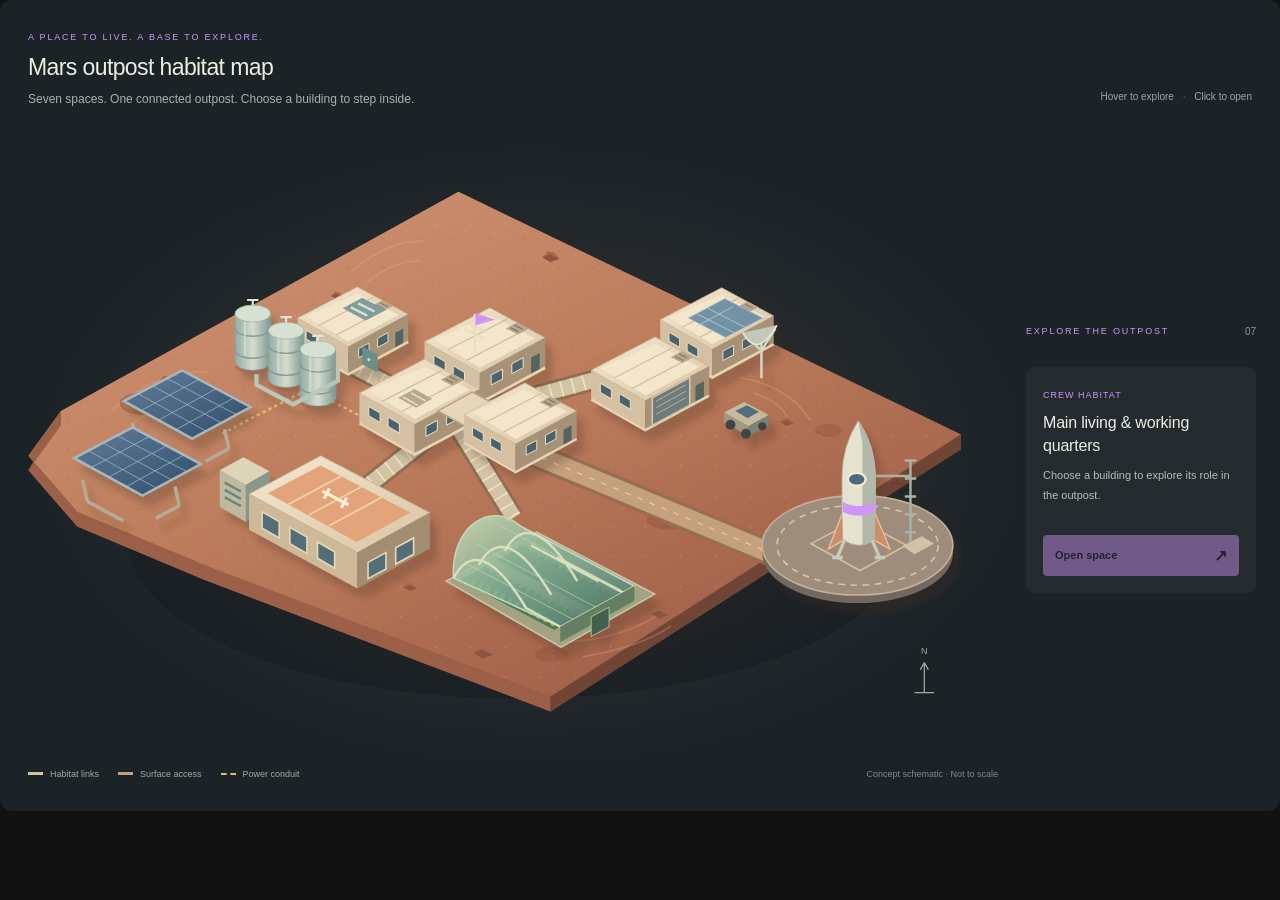
==== commit f41da295: "Habitat changes" ====
--- a/frontend/map/index.html
+++ b/frontend/map/index.html
@@ -3,80 +3,205 @@
 <head>
   <meta charset="utf-8">
   <meta name="viewport" content="width=device-width, initial-scale=1">
-  <title>Astrocyte habitat map</title>
+  <title>Astrocyte — explore the habitat</title>
   <link rel="stylesheet" href="map.css">
 </head>
 <body>
-  <main class="map-shell">
-    <header>
-      <span class="eyebrow">ARES OUTPOST / HABITAT MAP</span>
-      <p>Hover or focus to explore. Click a building to open its page.</p>
-    </header>
-
-    <!-- Edit this SVG to change the terrain, paths and building artwork. -->
-    <svg viewBox="0 0 1000 560" role="group" aria-labelledby="map-title map-description">
-      <title id="map-title">Choose a building in the Mars base</title>
-      <desc id="map-description">Six connected buildings. Use Tab to select a building, then Enter or Space to open its page. On mobile you can also use the labelled buttons beneath the map.</desc>
-      <defs>
-        <linearGradient id="terrain" x1="0" y1="0" x2="1" y2="1">
-          <stop stop-color="#ce9271"/><stop offset="1" stop-color="#975940"/>
-        </linearGradient>
-        <!-- One reusable building. Change its paths to redesign all modules. -->
-        <symbol id="building" viewBox="0 0 180 150">
-          <path class="building-shadow" d="m10 88 90-47 78 45-91 50Z"/>
-          <path class="roof" d="m7 50 87-45 78 43-87 46Z"/>
-          <path class="wall-left" d="m7 50 78 44v43L7 94Z"/>
-          <path class="wall-right" d="m85 94 87-46v43l-87 46Z"/>
-          <path class="roof-seam" d="m31 64 86-45m-60 60 86-45"/>
-          <path class="window" d="m21 71 16 9v14l-16-9Zm29 16 16 9v14l-16-9Zm52 15 17-9v14l-17 9Zm30-16 17-9v14l-17 9Z"/>
-        </symbol>
-      </defs>
-
-      <path class="terrain-edge" d="m70 279 430-222 430 222v16L500 519 70 295Z"/>
-      <path fill="url(#terrain)" d="m70 279 430-222 430 222-430 224Z"/>
-      <g class="craters">
-        <ellipse cx="170" cy="285" rx="26" ry="12"/>
-        <ellipse cx="759" cy="363" rx="18" ry="9"/>
-        <ellipse cx="528" cy="462" rx="28" ry="13"/>
-        <ellipse cx="720" cy="206" rx="16" ry="8"/>
-      </g>
-      <path class="paths" d="m293 221 207 102 204-102M500 323V174M500 323 314 407M500 323 527 434M500 323l267 70"/>
-      <path class="path-lines" d="m293 221 207 102 204-102M500 323V174M500 323 314 407M500 323 527 434M500 323l267 70"/>
-
-      <!-- Change translate(x y) to move a building. Keep data-area IDs stable. -->
-      <g class="building" data-area="exercise" transform="translate(414 80)" role="button" tabindex="0">
-        <use href="#building" width="180" height="150"/>
-        <text class="building-label" x="90" y="-10"></text>
-      </g>
-      <g class="building" data-area="sleep" transform="translate(206 135)" role="button" tabindex="0">
-        <use href="#building" width="180" height="150"/>
-        <text class="building-label" x="90" y="-10"></text>
-      </g>
-      <g class="building" data-area="medical" transform="translate(619 135)" role="button" tabindex="0">
-        <use href="#building" width="180" height="150"/>
-        <text class="building-label" x="90" y="-10"></text>
-      </g>
-      <g class="building" data-area="nutrition" transform="translate(228 310)" role="button" tabindex="0">
-        <use href="#building" width="180" height="150"/>
-        <text class="building-label" x="90" y="165"></text>
-      </g>
-      <g class="building greenhouse" data-area="wellbeing" transform="translate(441 340)" role="button" tabindex="0">
-        <use href="#building" width="180" height="150"/>
-        <text class="building-label" x="90" y="165"></text>
-      </g>
-      <g class="building" data-area="eva" transform="translate(681 300)" role="button" tabindex="0">
-        <use href="#building" width="180" height="150"/>
-        <text class="building-label" x="90" y="165"></text>
-      </g>
-      <text class="map-note" x="50" y="535">SCHEMATIC / NOT TO SCALE</text>
-    </svg>
-
-    <nav id="mobile-buildings" aria-label="Choose a building"></nav>
-    <section class="preview">
-      <div aria-live="polite"><span class="eyebrow">EXPLORE YOUR HABITAT</span><h2 id="selected-name">Choose a building</h2></div>
-      <button id="open-page" type="button" disabled>Open page <span aria-hidden="true">↗</span></button>
-    </section>
-  </main>
-  <script src="map.js"></script>
+<main class="map-shell">
+  <header class="map-header">
+    <div>
+      <span class="eyebrow">A PLACE TO LIVE. A BASE TO EXPLORE.</span>
+      <h2>Mars outpost habitat map</h2>
+      <p>Seven spaces. One connected outpost. Choose a building to step inside.</p>
+    </div>
+    <span class="map-instructions" id="map-instructions">Hover to explore <span aria-hidden="true">·</span> Click to open</span>
+  </header>
+
+  <div class="map-layout">
+    <div class="scene">
+      <!-- Original SVG scene. Each data-area matches HABITAT_AREAS in models/areas.py. -->
+      <svg class="habitat-scene" viewBox="0 0 1240 790" role="group" aria-labelledby="map-title map-description" xmlns="http://www.w3.org/2000/svg">
+        <title id="map-title">Explore the seven spaces of the Mars outpost</title>
+        <desc id="map-description">An isometric habitat with living quarters, life support tanks, laboratories and workshops, an exercise module, solar panels and batteries, a greenhouse and a separate lander pad. Tab to a building, then press Enter or Space to open it. The labelled space guide provides the same navigation.</desc>
+        <defs>
+          <linearGradient id="terrain" x1="0" y1="0" x2=".8" y2="1"><stop stop-color="#d19675"/><stop offset=".5" stop-color="#bd7d5d"/><stop offset="1" stop-color="#9c5b45"/></linearGradient>
+          <linearGradient id="roof" x1="0" y1="0" x2="1" y2="1"><stop stop-color="#f5e8d0"/><stop offset="1" stop-color="#d8c4a3"/></linearGradient>
+          <linearGradient id="glass" x1="0" y1="0" x2="1" y2="1"><stop stop-color="#c6dfb7" stop-opacity=".88"/><stop offset=".5" stop-color="#80ab93" stop-opacity=".8"/><stop offset="1" stop-color="#466e62" stop-opacity=".92"/></linearGradient>
+          <linearGradient id="solar" x1="0" y1="0" x2="1" y2="1"><stop stop-color="#617d9c"/><stop offset="1" stop-color="#304d68"/></linearGradient>
+          <linearGradient id="tank" x1="0" y1="0" x2="1" y2="0"><stop stop-color="#93aba5"/><stop offset=".5" stop-color="#d4ded0"/><stop offset="1" stop-color="#7e9892"/></linearGradient>
+          <pattern id="dust" width="43" height="37" patternUnits="userSpaceOnUse"><circle cx="9" cy="12" r="1" fill="#f1c6a2" opacity=".28"/><circle cx="31" cy="28" r="1.2" fill="#744535" opacity=".22"/></pattern>
+          <filter id="structure-shadow" x="-25%" y="-25%" width="160%" height="170%"><feDropShadow dx="9" dy="13" stdDeviation="4" flood-color="#452f28" flood-opacity=".26"/></filter>
+          <symbol id="cabin" viewBox="0 0 200 170">
+            <path d="m10 65 98-51 83 45-98 53Z" fill="url(#roof)" stroke="#c6b493" stroke-width="1.2"/>
+            <path d="m10 65 83 47v43L10 108Z" fill="#d5c0a1"/>
+            <path d="m93 112 98-53v43l-98 53Z" fill="#a89277"/>
+            <path d="m24 62 84-37 68 35-83 44Z" fill="#f4e6cb"/>
+            <path d="m45 77 89-46m-61 62 88-46" stroke="#d2bea0" stroke-width="2"/>
+            <path d="m24 85 17 10v14l-17-10Zm29 16 17 10v14l-17-10Zm57 14 17-9v15l-17 9Zm31-17 17-9v15l-17 9Z" fill="#4b646e" stroke="#eee1c6" stroke-width="1.5"/>
+            <path d="m170 89 13-7v28l-13 7Z" fill="#566461"/>
+            <path d="m10 110 83 47 98-53" fill="none" stroke="#e6d4b2" stroke-width="4"/>
+            <path d="m132 45 17-9 18 9-17 9Z" fill="#bba68a"/><path d="m139 44 12 6m-6-10 12 6" stroke="#827d70" stroke-width="2"/>
+          </symbol>
+          <symbol id="water-tank" viewBox="0 0 70 110">
+            <ellipse cx="38" cy="99" rx="28" ry="10" fill="#805642" opacity=".3"/>
+            <path d="M10 24v67c0 17 50 17 50 0V24Z" fill="url(#tank)" stroke="#8da29a"/>
+            <ellipse cx="35" cy="24" rx="25" ry="12" fill="#d6e1d2" stroke="#9aafa2"/>
+            <path d="M10 75c0 16 50 16 50 0M10 44c0 16 50 16 50 0" stroke="#839c94" stroke-width="2" fill="none"/>
+            <path d="M35 12V5m-8 0h16" stroke="#e1e5d7" stroke-width="3"/><path d="M24 35v48" stroke="#e9eddb" opacity=".5" stroke-width="3"/>
+          </symbol>
+          <symbol id="solar-bank" viewBox="0 0 170 130">
+            <path d="m18 73 6 26m105-18 5 23M24 99l43 23m67-18-28 15" stroke="#b4ac96" stroke-width="4"/>
+            <path d="m8 47 70-37 82 44-70 38Z" fill="url(#solar)" stroke="#a7b7bb" stroke-width="3"/>
+            <path d="m25 38 82 45M43 29l82 44M60 20l83 43M29 58l69-37M49 70l70-38M69 82l71-39" stroke="#aec5ce" stroke-opacity=".65" stroke-width="1.2"/>
+          </symbol>
+          <symbol id="stone" viewBox="0 0 24 17"><path d="m1 10 7-8 9 2 6 8-12 4Z" fill="#a46950"/><path d="m1 10 10-4 12 6-12 4Z" fill="#8f543f"/></symbol>
+        </defs>
+
+        <!-- Terrain and utility links stay behind the interactive structures. -->
+        <ellipse cx="625" cy="511" rx="477" ry="193" fill="#090d10" opacity=".2"/>
+        <path d="M65 351 553 82 1170 380v18L666 720 240 558 85 493 25 424Z" fill="#80513d"/>
+        <path d="M65 351 553 82 1170 380 666 702 240 540 85 475 25 406Z" fill="url(#terrain)"/>
+        <path d="M65 351 553 82 1170 380 666 702 240 540 85 475 25 406Z" fill="url(#dust)"/>
+        <path d="M65 351 25 406 85 475 240 540 666 702v18L240 558 85 493 25 424 65 369Z" fill="#9b6047"/><path d="m666 702 504-322v18L666 720Z" fill="#704536"/>
+        <g class="contours" fill="none">
+          <path d="M128 350q53-49 118-47m-94 65q45-39 90-37M421 180q47-39 88-37m-70 51q35-28 67-27M899 310q62 12 86 53m-70-34q34 12 42 30M684 635q75-4 122-39m-101 57q73-12 109-38"/>
+        </g>
+        <g fill="#93573f" opacity=".5"><ellipse cx="166" cy="342" rx="29" ry="14"/><ellipse cx="812" cy="484" rx="28" ry="13"/><ellipse cx="667" cy="650" rx="20" ry="9"/><ellipse cx="1007" cy="375" rx="16" ry="8"/></g>
+        <g class="rock-field"><use href="#stone" x="185" y="306" width="19" height="14"/><use href="#stone" x="396" y="203" width="16" height="12"/><use href="#stone" x="655" y="153" width="23" height="16"/><use href="#stone" x="948" y="358" width="17" height="12"/><use href="#stone" x="788" y="590" width="25" height="17"/><use href="#stone" x="485" y="560" width="18" height="13"/><use href="#stone" x="570" y="637" width="27" height="19"/><use href="#stone" x="281" y="438" width="14" height="10"/></g>
+        <path class="service-road-shadow" d="m625 396 310 129"/>
+        <path class="service-road" d="m625 396 310 129"/>
+        <path class="service-road-centre" d="m625 396 310 129"/>
+        <path class="tunnel-shadow" d="m420 294 126 66 226-61M546 360l-107 85M546 360l75 122"/>
+        <path class="tunnel" d="m420 294 126 66 226-61M546 360l-107 85M546 360l75 122"/>
+        <path class="tunnel-ribs" d="m420 294 126 66 226-61M546 360l-107 85M546 360l75 122"/>
+        <path class="power-conduit" d="m263 379 106-55 67 35 110 1"/>
+
+        <!-- 02: utility module, air/water tanks and external piping. -->
+        <g class="building" data-area="life_support" tabindex="0" role="button" transform="translate(268 163)">
+          <path class="selection-pad" d="m-12 142 124-65 133 69-126 70Z"/>
+          <g class="structure" filter="url(#structure-shadow)">
+            <use href="#cabin" x="80" y="25" width="150" height="128"/>
+            <path d="m143 62 24-13 29 15-25 13Z" fill="#809d9b"/><path d="m153 61 20 10m-11-15 20 10" stroke="#d3e2d4" stroke-width="3"/>
+            <use href="#water-tank" x="2" y="47" width="61" height="97"/>
+            <use href="#water-tank" x="43" y="68" width="61" height="97"/>
+            <use href="#water-tank" x="82" y="91" width="61" height="97"/>
+            <path d="M37 143v13l45 24 55-29v-17" fill="none" stroke="#bac7b8" stroke-width="5"/>
+            <path d="m167 109 19 10v22l-19-10Z" fill="#6c8e88"/><circle cx="175" cy="125" r="2" fill="#c9dfbd"/>
+          </g>
+          <g class="label" transform="translate(61 -13)"><text class="label-code" x="-11" y="0"/><text class="label-name" x="9" y="0"/></g>
+        </g>
+
+        <!-- 03: separate laboratory and workshop, a dish and a small rover. -->
+        <g class="building" data-area="science" tabindex="0" role="button" transform="translate(708 188)">
+          <path class="selection-pad" d="m-15 153 133-72 146 76-132 76Z"/>
+          <g class="structure" filter="url(#structure-shadow)">
+            <use href="#cabin" x="85" y="1" width="154" height="131"/>
+            <path d="m127 49 45-24 47 24-46 24Z" fill="#7392a5" stroke="#b8cbd0"/>
+            <path d="m138 44 47 24m-34-31 47 24m-60-2 44-24" stroke="#bdd0d1" stroke-width="1"/>
+            <use href="#cabin" x="0" y="61" width="160" height="136"/>
+            <path d="m83 147 46-25v34l-46 25Z" fill="#717b7a" stroke="#d3c6ac" stroke-width="2"/><path d="m88 151 36-20m-36 28 36-20m-36 28 36-20" stroke="#bac1b4"/>
+            <path d="M217 123V76m0 13-20-18m20 18 17-27" stroke="#d9d6bf" stroke-width="3"/><path d="M194 67q18 33 42-9" fill="#c3c8ba" stroke="#e7e5cf" stroke-width="2"/>
+            <g transform="translate(171 162)"><path d="m0 3 25-13 30 16-25 14Z" fill="#c5bb9c"/><path d="m0 3 30 17v12L0 15Z" fill="#9f977e"/><path d="m30 20 25-14v12L30 32Z" fill="#7c8277"/><path d="m14 1 14-7 15 8-14 8Z" fill="#536e79"/><circle cx="8" cy="18" r="6" fill="#3d4547"/><circle cx="27" cy="29" r="6" fill="#3d4547"/><circle cx="47" cy="20" r="5" fill="#3d4547"/></g>
+          </g>
+          <g class="label" transform="translate(114 -18)"><text class="label-code" x="-11" y="0"/><text class="label-name" x="9" y="0"/></g>
+        </g>
+
+        <!-- 01: a larger, three-module crew hub with a communications mast. -->
+        <g class="building" data-area="living" tabindex="0" role="button" transform="translate(425 225)">
+          <path class="selection-pad" d="m-9 166 144-77 156 82-146 81Z"/>
+          <g class="structure" filter="url(#structure-shadow)">
+            <use href="#cabin" x="78" y="-12" width="164" height="139"/>
+            <use href="#cabin" x="-2" y="51" width="164" height="139"/>
+            <path d="m103 126 42-23 62 34-42 24Z" fill="#e8d7b6" stroke="#b9a788" stroke-width="2"/>
+            <use href="#cabin" x="127" y="81" width="153" height="130"/>
+            <path d="M148 52V7m-12 9 24 12m-24-2 24 12" stroke="#e8dfc5" stroke-width="3"/>
+            <path d="m149 6 24 8-24 7Z" class="accent-fill"/>
+            <path d="m54 110 20-11 22 12-20 11Z" fill="#b6aa8d"/><path d="m60 109 18 10m-8-15 18 10" stroke="#e9ddc2" stroke-width="2"/>
+          </g>
+          <g class="label label-on-ground" transform="translate(131 -31)"><text class="label-code" x="-11" y="0"/><text class="label-name" x="9" y="0"/></g>
+        </g>
+
+        <!-- 05: two solar banks and a battery cabinet, outside the pressure network. -->
+        <g class="building" data-area="power" tabindex="0" role="button" transform="translate(80 290)">
+          <path class="selection-pad" d="m-1 137 117-63 144 76-118 67Z"/>
+          <g class="structure" filter="url(#structure-shadow)">
+            <use href="#solar-bank" x="54" y="1" width="174" height="133"/>
+            <use href="#solar-bank" x="-7" y="71" width="174" height="133"/>
+            <path d="m180 134 29-16 32 17-29 17Z" fill="#ded5b8"/><path d="m180 134 32 18v45l-32-18Z" fill="#bdba9f"/><path d="m212 152 29-17v45l-29 17Z" fill="#8a988c"/>
+            <path d="m186 149 20 11m-20-2 20 11m-20-2 20 11" stroke="#6e857c" stroke-width="3"/>
+            <circle cx="224" cy="162" r="2.5" fill="#c7dfac"/>
+          </g>
+          <g class="label" transform="translate(36 224)"><text class="label-code" x="-11" y="0"/><text class="label-name" x="9" y="0"/></g>
+        </g>
+
+        <!-- 04: a longer training module, with panoramic windows and a roof marker. -->
+        <g class="building" data-area="exercise" tabindex="0" role="button" transform="translate(292 384)">
+          <path class="selection-pad" d="m-10 132 105-56 149 79-106 60Z"/>
+          <g class="structure" filter="url(#structure-shadow)">
+            <path d="m4 69 88-47 134 70-89 49Z" fill="url(#roof)" stroke="#bfae8d"/>
+            <path d="m4 69 133 72v44L4 113Z" fill="#ceba99"/><path d="m137 141 89-49v44l-89 49Z" fill="#a28c72"/>
+            <path d="m27 68 65-34 110 58-66 36Z" fill="#e3a47b"/>
+            <path d="m52 82 65-35m-40 48 65-35m-40 48 65-35" stroke="#f6d4ab" stroke-width="2"/>
+            <path d="m20 91 21 12v20l-21-12Zm34 19 21 12v20l-21-12Zm34 18 21 12v20l-21-12Zm62 25 22-12v20l-22 12Zm34-18 22-12v20l-22 12Z" fill="#526e78" stroke="#e5d7b7" stroke-width="2"/>
+            <g transform="translate(110 74) rotate(28)"><path d="M-18 0h36M-12-7v14M12-7v14" stroke="#fff0d3" stroke-width="4"/></g>
+          </g>
+          <g class="label" transform="translate(63 219)"><text class="label-code" x="-11" y="0"/><text class="label-name" x="9" y="0"/></g>
+        </g>
+
+        <!-- 06: transparent growing halls with visible planted rows. -->
+        <g class="building" data-area="greenhouse" tabindex="0" role="button" transform="translate(538 444)">
+          <path class="selection-pad" d="m-15 132 130-70 159 82-135 76Z"/>
+          <g class="structure" filter="url(#structure-shadow)">
+            <path d="m0 116 111-60 145 76-115 65Z" fill="#a1a383" stroke="#c4c6a6" stroke-width="2"/>
+            <path d="m17 115 31-17 116 60-31 18Zm46-25 31-17 116 60-31 18Z" fill="#527a55"/>
+            <path d="m32 116 106 55m-83-69 106 55m-57-80 102 54" stroke="#94af6b" stroke-width="7" stroke-dasharray="4 6"/>
+            <path d="M9 112C5 50 54 15 92 49l139 73-91 50Z" fill="url(#glass)" stroke="#c3d6b7" stroke-width="2"/>
+            <path d="M9 112q32-58 89 37l42 23M40 96q32-58 89 37M72 79q32-58 89 37M104 72l83 44M136 87l83 44" fill="none" stroke="#d7dfbe" stroke-width="3"/>
+            <path d="m22 93 151 79M36 70l161 85M64 47l151 80" stroke="#c6d8b9" stroke-width="1.2" fill="none" opacity=".65"/>
+            <path d="m140 172 91-50v18l-91 51Z" fill="#637e60"/><path d="m178 160 22-12v24l-22 12Z" fill="#405f50" stroke="#bad0a8"/>
+          </g>
+          <path class="label-leader" d="M130 201v35"/>
+          <g class="label" transform="translate(91 260)"><text class="label-code" x="-11" y="0"/><text class="label-name" x="9" y="0"/></g>
+        </g>
+
+        <!-- 07: separate apron, crew lander, access gantry and landing legs. -->
+        <g class="building" data-area="launch" tabindex="0" role="button" transform="translate(939 406)">
+          <ellipse class="selection-pad" cx="104" cy="111" rx="130" ry="72"/>
+          <g class="structure" filter="url(#structure-shadow)">
+            <ellipse cx="104" cy="120" rx="117" ry="61" fill="#726862"/>
+            <ellipse cx="104" cy="110" rx="117" ry="61" fill="#9e8d7c" stroke="#c5b197" stroke-width="2"/>
+            <ellipse cx="104" cy="110" rx="99" ry="49" fill="none" stroke="#d9c4a4" stroke-width="2" stroke-dasharray="8 7"/>
+            <path d="m47 108 57-30 60 32-57 31Z" fill="none" stroke="#d4bfa0" stroke-width="2"/>
+            <path d="M85 27Q85-12 105-43q21 31 21 70v75q-20 16-41 0Z" fill="#e5e2cf" stroke="#b6b7a5"/>
+            <path d="M105-43q21 31 21 70v75q-8 7-16 8V-16Z" fill="#b2b8aa"/>
+            <path d="M85 72 68 115l18-11m40-32 18 43-19-11" fill="#cb8e6c" stroke="#f0c19a" stroke-width="1.5"/>
+            <ellipse cx="103" cy="29" rx="11" ry="8" fill="#4f6b7b" stroke="#f0ead6" stroke-width="3"/>
+            <path d="M86 57q18 10 39 0v12q-20 9-39 0Z" class="accent-fill"/>
+            <path d="m88 104-9 21m43-21 9 21m-58 0h13m39 0h13" stroke="#c5ccb8" stroke-width="4"/>
+            <path d="M169 112V6m-7 0h14m-14 22h14m-14 22h14m-14 22h14m-14 22h14M127 25h42" stroke="#a8b3a5" stroke-width="3"/>
+            <path d="m159 111 24-12 15 9-24 13Z" fill="#d0c2a5"/>
+          </g>
+          <g class="label" transform="translate(67 206)"><text class="label-code" x="-11" y="0"/><text class="label-name" x="9" y="0"/></g>
+        </g>
+
+        <g class="compass" transform="translate(1125 670)"><path d="M0 27V-10m0 0-5 9m5-9 5 9M-12 27h24"/><text x="0" y="-20">N</text></g>
+      </svg>
+      <div class="scene-key"><span><i class="key-tunnel"></i>Habitat links</span><span><i class="key-service"></i>Surface access</span><span><i class="key-power"></i>Power conduit</span><span class="schematic-note">Concept schematic · Not to scale</span></div>
+    </div>
+
+    <aside class="space-guide" aria-label="Habitat spaces">
+      <div class="guide-heading"><span class="eyebrow">EXPLORE THE OUTPOST</span><span id="area-count">07</span></div>
+      <nav id="space-list" aria-label="Open a habitat space"></nav>
+      <section class="detail-card" aria-live="polite" aria-atomic="true">
+        <span class="detail-category" id="selected-category">Crew habitat</span>
+        <h3 id="selected-name">Main living &amp; working quarters</h3>
+        <p id="selected-description">Choose a building to explore its role in the outpost.</p>
+        <ul id="selected-features"></ul>
+        <button id="open-page" type="button" disabled>Open space <span aria-hidden="true">↗</span></button>
+      </section>
+    </aside>
+  </div>
+</main>
+<script src="map.js"></script>
 </body>
 </html>
--- a/frontend/map/map.css
+++ b/frontend/map/map.css
@@ -1,14 +1,10 @@
-/* Main accent comes from theme.primaryColor; other map colours live here. */
+/* Main accent is passed from .streamlit/config.toml. Illustration colours stay here. */
 :root {
   --panel: #1b2327;
-  --border: #42384c;
   --text: #eeede2;
-  --muted: #b5adbd;
+  --muted: #a6b0b0;
   --accent: #d093f6;
-  --roof: #e5d5b8;
-  --wall-left: #c4b291;
-  --wall-right: #9d8e73;
-  --greenhouse: #9faf8b;
+  --accent-soft: rgba(208, 147, 246, .12);
   color-scheme: dark;
   font-family: Arial, Helvetica, sans-serif;
 }
@@ -19,180 +15,443 @@
   margin: 0;
   color: var(--text);
 }
+button {
+  font: inherit;
+}
 .map-shell {
-  border: 1px solid var(--border);
+  border: none;
   border-radius: 12px;
+  background: var(--panel);
   overflow: hidden;
-  background: var(--panel);
-}
-header {
-  padding: 22px 25px 0;
+}
+.map-header {
+  display: flex;
+  align-items: flex-end;
+  justify-content: space-between;
+  gap: 24px;
+  padding: 26px 28px 0;
 }
 .eyebrow {
-  font-size: 10px;
-  letter-spacing: 1.5px;
+  font-size: 9px;
+  font-weight: 500;
+  letter-spacing: 1.8px;
   color: var(--accent);
 }
-header p {
-  margin: 9px 0 0;
+.map-header h2 {
+  margin: 10px 0 8px;
+  font-size: 23px;
+  font-weight: 500;
+  letter-spacing: -.6px;
+}
+.map-header p {
+  margin: 0;
   color: var(--muted);
   font-size: 12px;
-  line-height: 1.6;
-}
-svg {
+  line-height: 1.7;
+}
+.map-instructions {
+  flex: none;
+  padding-bottom: 3px;
+  color: #9ba6a8;
+  font-size: 10px;
+  line-height: 1.8;
+}
+.map-instructions span {
+  color: #695c77;
+  margin: 0 6px;
+}
+.map-layout {
+  display: grid;
+  grid-template-columns: minmax(0, 1fr) 230px;
+  gap: 8px;
+  align-items: center;
+  padding: 16px 24px 24px 8px;
+}
+.scene {
+  min-width: 0;
+  background: radial-gradient(ellipse at 52% 50%, #363333 0, transparent 67%);
+}
+.habitat-scene {
   display: block;
   width: 100%;
-}
-.terrain-edge {
-  fill: #704c38;
-}
-.craters {
-  fill: #8f573e;
-  opacity: .4;
-}
-.paths {
-  fill: none;
-  stroke: #ddbc93;
-  stroke-width: 17;
+  overflow: visible;
+}
+.contours {
+  stroke: #e4b18c;
+  stroke-width: 2;
+  opacity: .3;
+}
+.service-road-shadow {
+  fill: none;
+  stroke: #986d53;
+  stroke-width: 32;
+}
+.service-road {
+  fill: none;
+  stroke: #c4a07d;
+  stroke-width: 24;
+}
+.service-road-centre {
+  fill: none;
+  stroke: #e5c7a2;
+  stroke-width: 1.8;
+  stroke-dasharray: 7 9;
+}
+.tunnel-shadow {
+  fill: none;
+  stroke: #916d54;
+  stroke-width: 26;
   stroke-linejoin: round;
 }
-.path-lines {
-  fill: none;
-  stroke: #f6dab5;
-  stroke-width: 1.5;
-  stroke-dasharray: 5 8;
-  opacity: .7;
+.tunnel {
+  fill: none;
+  stroke: #d3c4a6;
+  stroke-width: 19;
+  stroke-linejoin: round;
+}
+.tunnel-ribs {
+  fill: none;
+  stroke: #f0e1bf;
+  stroke-width: 19;
+  stroke-dasharray: 2 12;
+}
+.power-conduit {
+  fill: none;
+  stroke: #e4bc78;
+  stroke-width: 3;
+  stroke-dasharray: 4 4;
 }
 .building {
   cursor: pointer;
   outline: none;
   -webkit-tap-highlight-color: transparent;
 }
-.building-shadow {
-  fill: #553e31;
-  opacity: .3;
-  transform: translate(12px, 12px);
-}
-.roof {
-  fill: var(--roof);
-  stroke: var(--roof-stroke, #b5a181);
-  stroke-width: var(--roof-stroke-width, 1px);
-  stroke-dasharray: var(--roof-dash, none);
-}
-.wall-left {
-  fill: var(--wall-left);
-}
-.wall-right {
-  fill: var(--wall-right);
-}
-.roof-seam {
-  stroke: #bca98b;
+.selection-pad {
+  fill: var(--accent);
+  fill-opacity: 0;
+  stroke: var(--accent);
   stroke-width: 2;
-  fill: none;
-}
-.window {
-  fill: #47616a;
-  stroke: #ead9ba;
+  stroke-opacity: 0;
+  transition: fill-opacity .18s, stroke-opacity .18s;
+}
+.structure {
+  transform: translateY(0);
+  transition: transform .18s ease;
+}
+.building:hover .selection-pad, .building.selected .selection-pad, .building:focus .selection-pad {
+  fill-opacity: .12;
+  stroke-opacity: .9;
+}
+.building:hover .structure, .building:focus-visible .structure {
+  transform: translateY(-3px);
+}
+.building:focus-visible .selection-pad {
+  stroke-width: 3;
+  stroke-dasharray: 6 4;
+}
+.accent-fill {
+  fill: var(--accent);
+}
+.label {
+  pointer-events: none;
+}
+.label-name {
+  fill: #e1e1d6;
+  font-size: 16px;
+  font-weight: 500;
+  letter-spacing: .1px;
+  stroke: none;
+}
+.label-code {
+  text-anchor: end;
+  fill: #b7a1c5;
+  font-size: 11px;
+  letter-spacing: .7px;
+}
+.label-on-ground .label-name {
+  fill: #342720;
+}
+.label-on-ground .label-code {
+  fill: #5d3d57;
+}
+.label-leader {
+  fill: none;
+  stroke: #a79c90;
   stroke-width: 1;
-}
-.greenhouse {
-  --roof: var(--greenhouse);
-  --wall-left: #819376;
-  --wall-right: #64785d;
-}
-.building-label {
+  stroke-dasharray: 2 4;
+  opacity: .7;
+}
+.building.selected .label-name, .building:focus .label-name {
+  fill: var(--accent);
+}
+.building.selected .label-on-ground .label-name, .building:focus .label-on-ground .label-name {
+  fill: #422450;
+}
+.compass {
+  fill: #9dada5;
+  font-size: 11px;
+}
+.compass path {
+  stroke: #9dada5;
+  stroke-width: 1.5;
+  fill: none;
+}
+.compass text {
+  text-anchor: middle;
+}
+.scene-key {
+  display: flex;
+  align-items: center;
+  gap: 19px;
+  flex-wrap: wrap;
+  padding: 0 20px 8px;
+  font-size: 9px;
+  color: #9fa8a8;
+}
+.scene-key > span {
+  display: flex;
+  align-items: center;
+  gap: 7px;
+}
+.scene-key i {
+  display: block;
+  width: 15px;
+  height: 3px;
+}
+.key-tunnel {
+  background: #d3c4a6;
+}
+.key-service {
+  background: #c4a07d;
+}
+.scene-key .key-power {
+  height: 0;
+  border-top: 2px dashed #e4bc78;
+}
+.scene-key .schematic-note {
+  margin-left: auto;
+  color: #7c8b8e;
+}
+.space-guide {
+  min-width: 0;
+  padding-top: 6px;
+}
+.guide-heading {
+  display: flex;
+  align-items: center;
+  justify-content: space-between;
+  margin-bottom: 14px;
+}
+.guide-heading > span:last-child {
+  font-size: 10px;
+  color: #8c989c;
+}
+#space-list {
+  display: grid;
+  gap: 4px;
+}
+.area-link {
+  display: flex;
+  align-items: center;
+  gap: 12px;
+  width: 100%;
+  padding: 10px 11px;
+  border: none;
+  border-radius: 6px;
+  background: transparent;
+  text-align: left;
+  color: #b8c2be;
+  cursor: pointer;
+  -webkit-tap-highlight-color: transparent;
+  transition: background .15s, color .15s;
+}
+.area-link .area-number {
+  color: #87928f;
+  font-size: 10px;
+  font-variant-numeric: tabular-nums;
+}
+.area-link .area-title {
+  font-size: 12px;
+  line-height: 1.5;
+  flex: 1;
+}
+.area-link .area-arrow {
   font-size: 14px;
-  text-anchor: middle;
-  fill: var(--text);
-  paint-order: stroke;
-  stroke: var(--panel);
-  stroke-width: 5px;
-  stroke-linejoin: round;
-}
-.building:hover, .building.selected, .building:focus {
-  --roof: var(--accent);
-  --roof-stroke: #edd8fc;
-  --roof-stroke-width: 3px;
-}
-.building:focus-visible {
-  --roof-dash: 5 3;
-}
-.map-note {
-  fill: var(--muted);
-  font-size: 10px;
-  letter-spacing: 2px;
-}
-.preview {
-  display: flex;
+  opacity: 0;
+  color: var(--accent);
+}
+.area-link:hover, .area-link[aria-pressed="true"] {
+  background: var(--accent-soft);
+  color: #f0e3fa;
+}
+.area-link:hover .area-number, .area-link[aria-pressed="true"] .area-number {
+  color: var(--accent);
+}
+.area-link[aria-pressed="true"] .area-arrow {
+  opacity: 1;
+}
+button:focus-visible {
+  outline: 2px solid var(--accent);
+  outline-offset: 3px;
+}
+.detail-card {
+  margin-top: 16px;
+  padding: 17px;
+  border: none;
+  border-radius: 8px;
+  background: #242b2f;
+}
+.detail-category {
+  font-size: 9px;
+  letter-spacing: 1px;
+  color: var(--accent);
+  text-transform: uppercase;
+}
+.detail-card h3 {
+  margin: 9px 0;
+  font-size: 16px;
+  line-height: 1.45;
+  font-weight: 500;
+  letter-spacing: -.2px;
+}
+.detail-card p {
+  margin: 0;
+  font-size: 11px;
+  line-height: 1.8;
+  color: #b4beba;
+}
+.detail-card ul {
+  display: flex;
+  gap: 6px;
+  flex-wrap: wrap;
+  list-style: none;
+  padding: 0;
+  margin: 13px 0 16px;
+}
+.detail-card li {
+  padding: 4px 6px;
+  border-radius: 3px;
+  background: #30373b;
+  font-size: 9px;
+  line-height: 1.4;
+  color: #c3c9be;
+}
+#open-page {
+  display: flex;
+  align-items: center;
   justify-content: space-between;
-  align-items: center;
-  gap: 18px;
-  padding: 20px 25px;
-  border-top: 1px solid var(--border);
-}
-h2 {
-  font-size: 17px;
-  font-weight: 500;
-  margin: 7px 0 0;
-}
-button {
-  font: inherit;
-  cursor: pointer;
-  border-radius: 5px;
-  border: 1px solid var(--accent);
+  width: 100%;
+  border: none;
+  border-radius: 4px;
+  padding: 11px 12px;
   background: var(--accent);
   color: #291735;
-  padding: 11px 15px;
-  font-size: 12px;
+  cursor: pointer;
+  font-size: 11px;
+  font-weight: 600;
   -webkit-tap-highlight-color: transparent;
 }
-button:disabled {
-  opacity: .4;
+#open-page span {
+  font-size: 16px;
+}
+#open-page:disabled {
+  opacity: .45;
   cursor: default;
 }
-button:focus-visible {
-  outline: 3px solid var(--accent);
-  outline-offset: 3px;
-}
-#open-page {
-  white-space: nowrap;
-}
-#open-page span {
-  margin-left: 18px;
-}
-#mobile-buildings {
-  display: none;
-}
-@media (max-width: 640px) {
-  header {
-    padding: 18px 16px 0;
-  }
-  .building-label {
+@media (max-width: 1000px) {
+  .map-header {
+    align-items: flex-start;
+  }
+  .map-instructions {
+    max-width: 130px;
+    text-align: right;
+  }
+  .map-layout {
+    grid-template-columns: minmax(0, 1fr) 205px;
+    gap: 0;
+    padding-right: 20px;
+    padding-left: 0;
+  }
+  .area-link {
+    padding: 9px;
+  }
+  .detail-card {
+    padding: 14px;
+  }
+  .scene-key {
+    gap: 12px;
+  }
+  .scene-key .schematic-note {
+    width: 100%;
+    margin-left: 0;
+  }
+}
+@media (max-width: 760px) {
+  .map-header {
+    padding: 20px 18px 0;
+    flex-direction: column;
+    gap: 10px;
+  }
+  .map-header h2 {
+    font-size: 21px;
+  }
+  .map-instructions {
+    text-align: left;
+    max-width: none;
+  }
+  .map-layout {
+    display: block;
+    padding: 2px 16px 18px;
+  }
+  .scene {
+    margin: 0 -12px;
+  }
+  .space-guide {
+    padding-top: 22px;
+  }
+  #space-list {
+    grid-template-columns: 1fr 1fr;
+    gap: 7px;
+  }
+  .area-link {
+    min-height: 48px;
+    padding: 10px;
+    background: #242c2f;
+    gap: 9px;
+  }
+  .area-link .area-title {
+    font-size: 11px;
+  }
+  .area-link .area-arrow {
     display: none;
   }
-  #mobile-buildings {
-    display: grid;
-    grid-template-columns: 1fr 1fr;
-    gap: 8px;
-    padding: 0 16px 16px;
-  }
-  #mobile-buildings button {
-    min-height: 44px;
-    padding: 9px;
-    background: #2b2433;
-    color: var(--text);
-    text-align: left;
-    line-height: 1.5;
-  }
-  #mobile-buildings button[aria-pressed="true"] {
-    border-color: var(--accent);
-    background: #432f53;
-  }
-  .preview {
-    padding: 18px 16px;
-    flex-wrap: wrap;
-  }
-  h2 {
-    font-size: 16px;
-  }
-}
+  .detail-card {
+    padding: 18px;
+  }
+  .detail-card h3 {
+    font-size: 18px;
+  }
+  .detail-card p {
+    font-size: 12px;
+  }
+  .detail-card li {
+    font-size: 10px;
+  }
+  .label {
+    display: none;
+  }
+  .scene-key {
+    padding: 0 12px;
+    font-size: 8px;
+    gap: 13px;
+  }
+  .scene-key .schematic-note {
+    width: auto;
+    margin-left: 0;
+  }
+}
+@media (prefers-reduced-motion: reduce) {
+  *, *::before, *::after {
+    transition: none !important;
+  }
+}
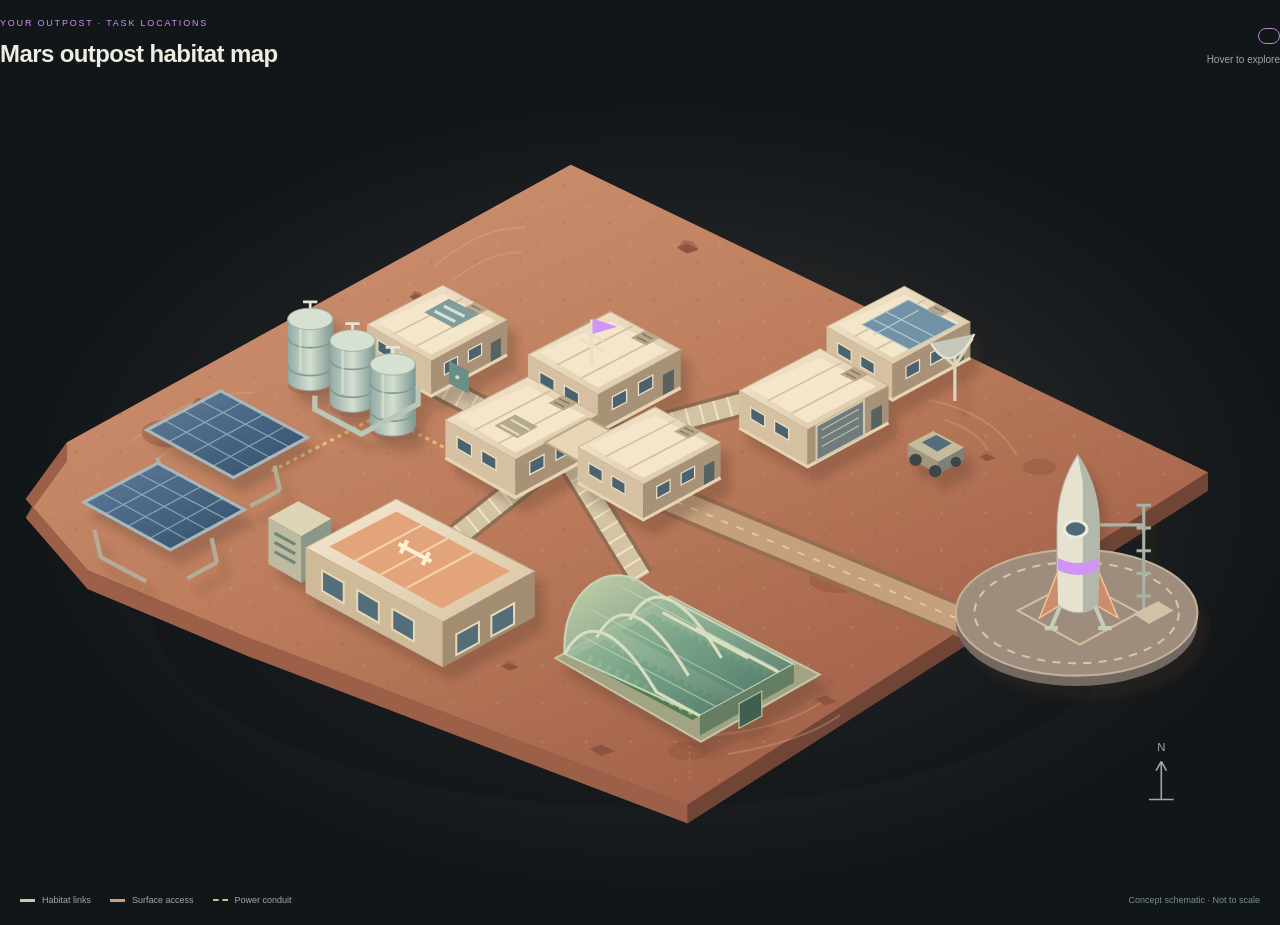
==== commit 02e1ca81: "Minor changes" ====
--- a/frontend/map/index.html
+++ b/frontend/map/index.html
@@ -10,19 +10,19 @@
 <main class="map-shell">
   <header class="map-header">
     <div>
-      <span class="eyebrow">A PLACE TO LIVE. A BASE TO EXPLORE.</span>
+      <span class="eyebrow">YOUR OUTPOST · TASK LOCATIONS</span>
       <h2>Mars outpost habitat map</h2>
-      <p>Seven spaces. One connected outpost. Choose a building to step inside.</p>
     </div>
-    <span class="map-instructions" id="map-instructions">Hover to explore <span aria-hidden="true">·</span> Click to open</span>
+    <div class="map-header-actions"><span id="task-count" class="task-count"></span><span class="map-instructions" id="map-instructions">Hover to explore</span></div>
   </header>
 
   <div class="map-layout">
     <div class="scene">
+      <div id="task-markers" aria-label="Assigned habitat tasks"></div>
       <!-- Original SVG scene. Each data-area matches HABITAT_AREAS in models/areas.py. -->
       <svg class="habitat-scene" viewBox="0 0 1240 790" role="group" aria-labelledby="map-title map-description" xmlns="http://www.w3.org/2000/svg">
         <title id="map-title">Explore the seven spaces of the Mars outpost</title>
-        <desc id="map-description">An isometric habitat with living quarters, life support tanks, laboratories and workshops, an exercise module, solar panels and batteries, a greenhouse and a separate lander pad. Tab to a building, then press Enter or Space to open it. The labelled space guide provides the same navigation.</desc>
+        <desc id="map-description">An isometric habitat with living quarters, life support tanks, laboratories and workshops, an exercise module, solar panels and batteries, a greenhouse and a separate lander pad. Tab to a building, then press Enter or Space to open it.</desc>
         <defs>
           <linearGradient id="terrain" x1="0" y1="0" x2=".8" y2="1"><stop stop-color="#d19675"/><stop offset=".5" stop-color="#bd7d5d"/><stop offset="1" stop-color="#9c5b45"/></linearGradient>
           <linearGradient id="roof" x1="0" y1="0" x2="1" y2="1"><stop stop-color="#f5e8d0"/><stop offset="1" stop-color="#d8c4a3"/></linearGradient>
@@ -189,17 +189,6 @@
       <div class="scene-key"><span><i class="key-tunnel"></i>Habitat links</span><span><i class="key-service"></i>Surface access</span><span><i class="key-power"></i>Power conduit</span><span class="schematic-note">Concept schematic · Not to scale</span></div>
     </div>
 
-    <aside class="space-guide" aria-label="Habitat spaces">
-      <div class="guide-heading"><span class="eyebrow">EXPLORE THE OUTPOST</span><span id="area-count">07</span></div>
-      <nav id="space-list" aria-label="Open a habitat space"></nav>
-      <section class="detail-card" aria-live="polite" aria-atomic="true">
-        <span class="detail-category" id="selected-category">Crew habitat</span>
-        <h3 id="selected-name">Main living &amp; working quarters</h3>
-        <p id="selected-description">Choose a building to explore its role in the outpost.</p>
-        <ul id="selected-features"></ul>
-        <button id="open-page" type="button" disabled>Open space <span aria-hidden="true">↗</span></button>
-      </section>
-    </aside>
   </div>
 </main>
 <script src="map.js"></script>
--- a/frontend/map/map.css
+++ b/frontend/map/map.css
@@ -1,5 +1,6 @@
 /* Main accent is passed from .streamlit/config.toml. Illustration colours stay here. */
 :root {
+  background: #111619;
   --panel: #1b2327;
   --text: #eeede2;
   --muted: #a6b0b0;
@@ -11,6 +12,10 @@
 * {
   box-sizing: border-box;
 }
+html,
+body {
+  background: transparent;
+}
 body {
   margin: 0;
   color: var(--text);
@@ -20,9 +25,9 @@
 }
 .map-shell {
   border: none;
-  border-radius: 12px;
-  background: var(--panel);
-  overflow: hidden;
+  border-radius: 0;
+  background: transparent;
+  overflow: visible;
 }
 .map-header {
   display: flex;
@@ -61,16 +66,30 @@
   margin: 0 6px;
 }
 .map-layout {
-  display: grid;
-  grid-template-columns: minmax(0, 1fr) 230px;
+  display: block;
   gap: 8px;
   align-items: center;
   padding: 16px 24px 24px 8px;
 }
 .scene {
+  position: relative;
   min-width: 0;
   background: radial-gradient(ellipse at 52% 50%, #363333 0, transparent 67%);
 }
+.map-header {padding:12px 0 0;gap:12px;}
+.map-header h2 {font-size:24px;font-weight:700;margin-bottom:4px;}
+.map-layout {padding:8px 0 12px;}
+.map-header-actions {display:flex;flex-direction:column;align-items:flex-end;gap:7px;flex:none;}
+.task-count {border:1px solid #b783d3;border-radius:8px;padding:7px 10px;color:#deb4f5;font-size:11px;white-space:nowrap;}
+.task-marker {position:absolute;z-index:2;text-align:left;display:flex;flex-direction:column;gap:4px;border:1.5px solid var(--accent);border-radius:12px;background:#1c2529f5;padding:11px 14px;color:#f2f1eb;box-shadow:0 8px 24px #0004;cursor:pointer;max-width:32%;}
+.task-marker strong {font-size:12px;}.task-marker span {font-size:10px;color:#c5cdce;}.task-marker small {font-size:11px;font-weight:700;color:var(--accent);}
+.task-marker::after {content:"";position:absolute;top:100%;left:48%;height:26px;width:1px;background:var(--accent);pointer-events:none;}
+.task-marker:hover {background:#30323e;transform:translateY(-2px);}
+.task-marker:focus-visible {outline:3px solid white;outline-offset:3px;}
+.task-marker.urgent {border-color:#ffd078;}.task-marker.urgent small {color:#ffd078;}.task-marker.urgent::after {background:#ffd078;}
+.task-living {left:30%;top:1%;}.task-science {right:1%;top:7%;}.task-exercise {left:1%;top:69%;}
+.building.has-task .selection-pad {stroke:var(--accent);stroke-width:2;stroke-opacity:.9;fill-opacity:.12;}
+@media(max-width:600px) {.task-marker{padding:7px 8px;max-width:36%;border-radius:8px;}.task-marker strong{font-size:10px;}.task-marker span{display:none;}.task-marker small{font-size:9px;}.task-count{font-size:10px;}.task-living{left:24%;top:0;}.task-science{top:9%;}.task-exercise{top:70%;}.map-header h2{font-size:20px;}}
 .habitat-scene {
   display: block;
   width: 100%;
@@ -232,132 +251,30 @@
   margin-left: auto;
   color: #7c8b8e;
 }
-.space-guide {
-  min-width: 0;
-  padding-top: 6px;
-}
-.guide-heading {
-  display: flex;
-  align-items: center;
-  justify-content: space-between;
-  margin-bottom: 14px;
-}
-.guide-heading > span:last-child {
-  font-size: 10px;
-  color: #8c989c;
-}
-#space-list {
-  display: grid;
-  gap: 4px;
-}
-.area-link {
-  display: flex;
-  align-items: center;
-  gap: 12px;
-  width: 100%;
-  padding: 10px 11px;
-  border: none;
-  border-radius: 6px;
-  background: transparent;
-  text-align: left;
-  color: #b8c2be;
-  cursor: pointer;
-  -webkit-tap-highlight-color: transparent;
-  transition: background .15s, color .15s;
-}
-.area-link .area-number {
-  color: #87928f;
-  font-size: 10px;
-  font-variant-numeric: tabular-nums;
-}
-.area-link .area-title {
-  font-size: 12px;
-  line-height: 1.5;
-  flex: 1;
-}
-.area-link .area-arrow {
-  font-size: 14px;
-  opacity: 0;
-  color: var(--accent);
-}
-.area-link:hover, .area-link[aria-pressed="true"] {
-  background: var(--accent-soft);
-  color: #f0e3fa;
-}
-.area-link:hover .area-number, .area-link[aria-pressed="true"] .area-number {
-  color: var(--accent);
-}
-.area-link[aria-pressed="true"] .area-arrow {
-  opacity: 1;
-}
+
+
+
+
+
+
+
+
+
+
+
 button:focus-visible {
   outline: 2px solid var(--accent);
   outline-offset: 3px;
 }
-.detail-card {
-  margin-top: 16px;
-  padding: 17px;
-  border: none;
-  border-radius: 8px;
-  background: #242b2f;
-}
-.detail-category {
-  font-size: 9px;
-  letter-spacing: 1px;
-  color: var(--accent);
-  text-transform: uppercase;
-}
-.detail-card h3 {
-  margin: 9px 0;
-  font-size: 16px;
-  line-height: 1.45;
-  font-weight: 500;
-  letter-spacing: -.2px;
-}
-.detail-card p {
-  margin: 0;
-  font-size: 11px;
-  line-height: 1.8;
-  color: #b4beba;
-}
-.detail-card ul {
-  display: flex;
-  gap: 6px;
-  flex-wrap: wrap;
-  list-style: none;
-  padding: 0;
-  margin: 13px 0 16px;
-}
-.detail-card li {
-  padding: 4px 6px;
-  border-radius: 3px;
-  background: #30373b;
-  font-size: 9px;
-  line-height: 1.4;
-  color: #c3c9be;
-}
-#open-page {
-  display: flex;
-  align-items: center;
-  justify-content: space-between;
-  width: 100%;
-  border: none;
-  border-radius: 4px;
-  padding: 11px 12px;
-  background: var(--accent);
-  color: #291735;
-  cursor: pointer;
-  font-size: 11px;
-  font-weight: 600;
-  -webkit-tap-highlight-color: transparent;
-}
-#open-page span {
-  font-size: 16px;
-}
-#open-page:disabled {
-  opacity: .45;
-  cursor: default;
-}
+
+
+
+
+
+
+
+
+
 @media (max-width: 1000px) {
   .map-header {
     align-items: flex-start;
@@ -367,17 +284,12 @@
     text-align: right;
   }
   .map-layout {
-    grid-template-columns: minmax(0, 1fr) 205px;
     gap: 0;
     padding-right: 20px;
     padding-left: 0;
   }
-  .area-link {
-    padding: 9px;
-  }
-  .detail-card {
-    padding: 14px;
-  }
+
+
   .scene-key {
     gap: 12px;
   }
@@ -406,37 +318,15 @@
   .scene {
     margin: 0 -12px;
   }
-  .space-guide {
-    padding-top: 22px;
-  }
-  #space-list {
-    grid-template-columns: 1fr 1fr;
-    gap: 7px;
-  }
-  .area-link {
-    min-height: 48px;
-    padding: 10px;
-    background: #242c2f;
-    gap: 9px;
-  }
-  .area-link .area-title {
-    font-size: 11px;
-  }
-  .area-link .area-arrow {
-    display: none;
-  }
-  .detail-card {
-    padding: 18px;
-  }
-  .detail-card h3 {
-    font-size: 18px;
-  }
-  .detail-card p {
-    font-size: 12px;
-  }
-  .detail-card li {
-    font-size: 10px;
-  }
+
+
+
+
+
+
+
+
+
   .label {
     display: none;
   }
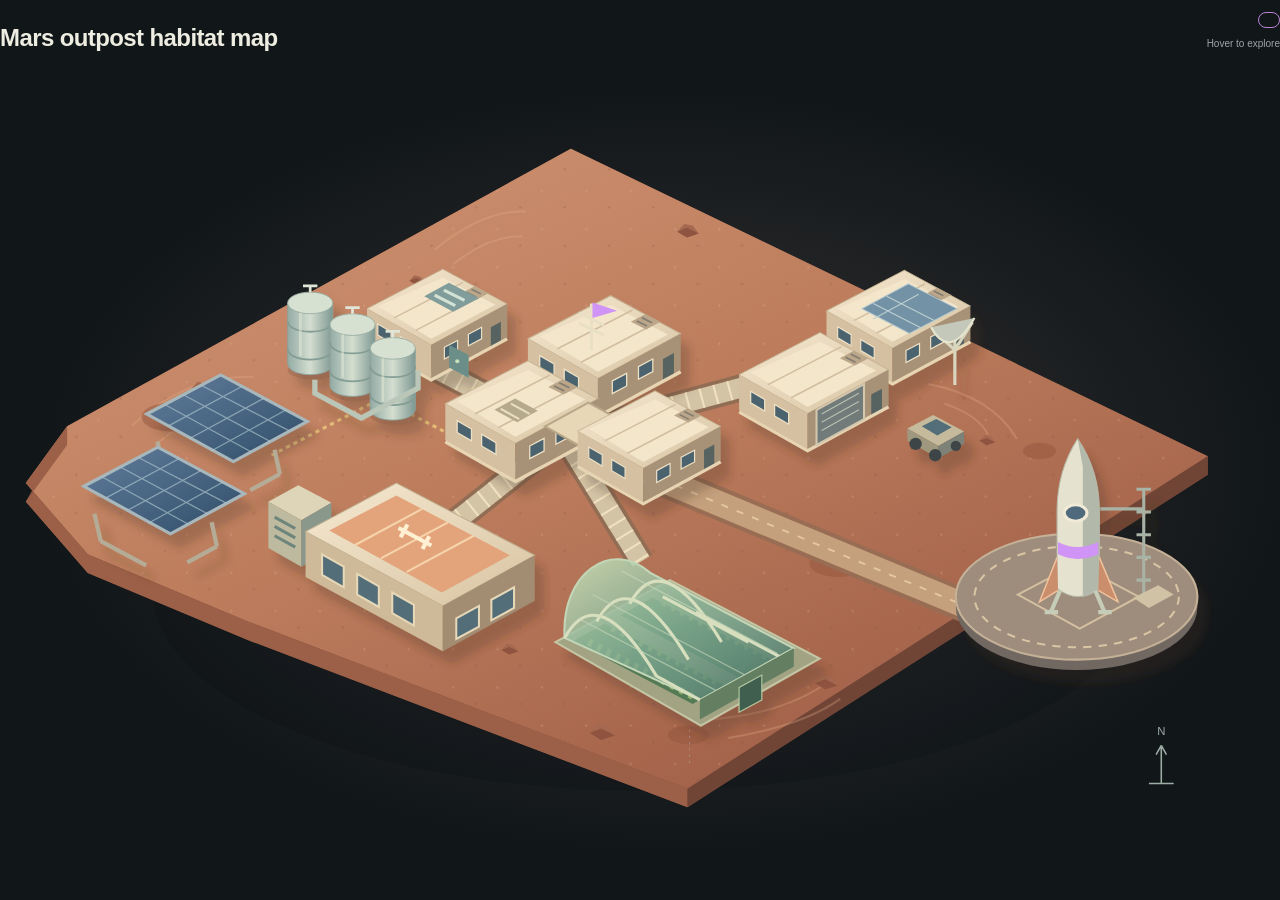
==== commit 7d22a2f2: "Dashboard layout changed" ====
--- a/frontend/map/index.html
+++ b/frontend/map/index.html
@@ -10,7 +10,6 @@
 <main class="map-shell">
   <header class="map-header">
     <div>
-      <span class="eyebrow">YOUR OUTPOST · TASK LOCATIONS</span>
       <h2>Mars outpost habitat map</h2>
     </div>
     <div class="map-header-actions"><span id="task-count" class="task-count"></span><span class="map-instructions" id="map-instructions">Hover to explore</span></div>
@@ -18,6 +17,7 @@
 
   <div class="map-layout">
     <div class="scene">
+      <svg class="task-connectors" aria-hidden="true"></svg>
       <div id="task-markers" aria-label="Assigned habitat tasks"></div>
       <!-- Original SVG scene. Each data-area matches HABITAT_AREAS in models/areas.py. -->
       <svg class="habitat-scene" viewBox="0 0 1240 790" role="group" aria-labelledby="map-title map-description" xmlns="http://www.w3.org/2000/svg">
@@ -93,6 +93,7 @@
 
         <!-- 03: separate laboratory and workshop, a dish and a small rover. -->
         <g class="building" data-area="science" tabindex="0" role="button" transform="translate(708 188)">
+          <circle class="task-anchor" cx="160" cy="48" r="0"/>
           <path class="selection-pad" d="m-15 153 133-72 146 76-132 76Z"/>
           <g class="structure" filter="url(#structure-shadow)">
             <use href="#cabin" x="85" y="1" width="154" height="131"/>
@@ -108,6 +109,7 @@
 
         <!-- 01: a larger, three-module crew hub with a communications mast. -->
         <g class="building" data-area="living" tabindex="0" role="button" transform="translate(425 225)">
+          <circle class="task-anchor" cx="150" cy="45" r="0"/>
           <path class="selection-pad" d="m-9 166 144-77 156 82-146 81Z"/>
           <g class="structure" filter="url(#structure-shadow)">
             <use href="#cabin" x="78" y="-12" width="164" height="139"/>
@@ -136,6 +138,7 @@
 
         <!-- 04: a longer training module, with panoramic windows and a roof marker. -->
         <g class="building" data-area="exercise" tabindex="0" role="button" transform="translate(292 384)">
+          <circle class="task-anchor" cx="110" cy="74" r="0"/>
           <path class="selection-pad" d="m-10 132 105-56 149 79-106 60Z"/>
           <g class="structure" filter="url(#structure-shadow)">
             <path d="m4 69 88-47 134 70-89 49Z" fill="url(#roof)" stroke="#bfae8d"/>
@@ -186,7 +189,6 @@
 
         <g class="compass" transform="translate(1125 670)"><path d="M0 27V-10m0 0-5 9m5-9 5 9M-12 27h24"/><text x="0" y="-20">N</text></g>
       </svg>
-      <div class="scene-key"><span><i class="key-tunnel"></i>Habitat links</span><span><i class="key-service"></i>Surface access</span><span><i class="key-power"></i>Power conduit</span><span class="schematic-note">Concept schematic · Not to scale</span></div>
     </div>
 
   </div>
--- a/frontend/map/map.css
+++ b/frontend/map/map.css
@@ -83,11 +83,15 @@
 .task-count {border:1px solid #b783d3;border-radius:8px;padding:7px 10px;color:#deb4f5;font-size:11px;white-space:nowrap;}
 .task-marker {position:absolute;z-index:2;text-align:left;display:flex;flex-direction:column;gap:4px;border:1.5px solid var(--accent);border-radius:12px;background:#1c2529f5;padding:11px 14px;color:#f2f1eb;box-shadow:0 8px 24px #0004;cursor:pointer;max-width:32%;}
 .task-marker strong {font-size:12px;}.task-marker span {font-size:10px;color:#c5cdce;}.task-marker small {font-size:11px;font-weight:700;color:var(--accent);}
-.task-marker::after {content:"";position:absolute;top:100%;left:48%;height:26px;width:1px;background:var(--accent);pointer-events:none;}
-.task-marker:hover {background:#30323e;transform:translateY(-2px);}
+.task-connectors {position:absolute;inset:0;width:100%;height:100%;z-index:1;pointer-events:none;overflow:visible;}
+.task-connector {fill:none;stroke:var(--accent);stroke-width:1.5;stroke-linejoin:round;}
+.task-endpoint {fill:var(--accent);stroke:#1b2327;stroke-width:1.5;}
+.task-connector.urgent {stroke:#ffd078;}.task-endpoint.urgent {fill:#ffd078;}
+.task-exercise {max-width:28%;}
+.task-marker:hover {background:#30323e;}
 .task-marker:focus-visible {outline:3px solid white;outline-offset:3px;}
-.task-marker.urgent {border-color:#ffd078;}.task-marker.urgent small {color:#ffd078;}.task-marker.urgent::after {background:#ffd078;}
-.task-living {left:30%;top:1%;}.task-science {right:1%;top:7%;}.task-exercise {left:1%;top:69%;}
+.task-marker.urgent {border-color:#ffd078;}.task-marker.urgent small {color:#ffd078;}
+.task-living {left:38%;top:6%;}.task-science {right:1%;top:7%;}.task-exercise {left:1%;top:69%;}
 .building.has-task .selection-pad {stroke:var(--accent);stroke-width:2;stroke-opacity:.9;fill-opacity:.12;}
 @media(max-width:600px) {.task-marker{padding:7px 8px;max-width:36%;border-radius:8px;}.task-marker strong{font-size:10px;}.task-marker span{display:none;}.task-marker small{font-size:9px;}.task-count{font-size:10px;}.task-living{left:24%;top:0;}.task-science{top:9%;}.task-exercise{top:70%;}.map-header h2{font-size:20px;}}
 .habitat-scene {
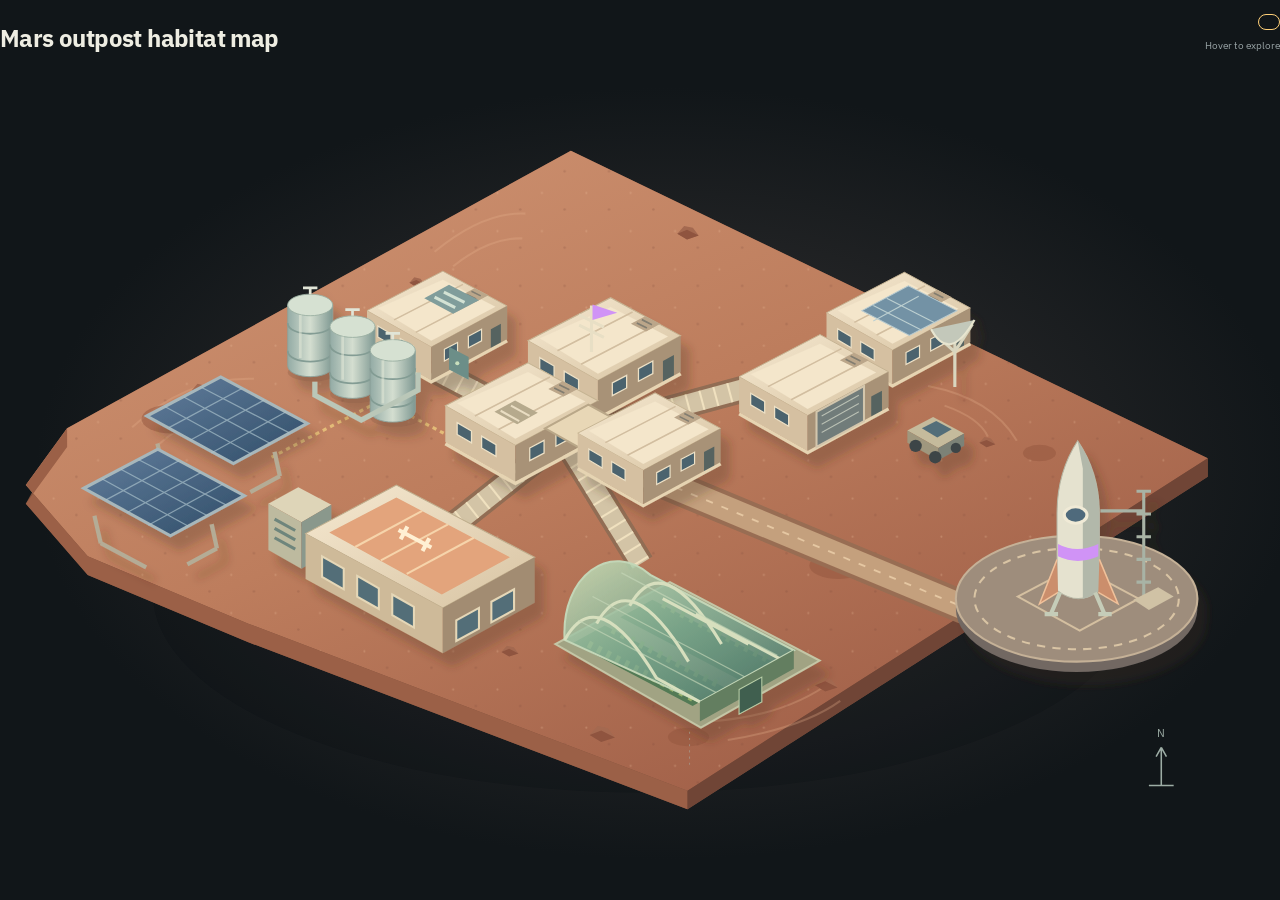
==== commit 0581777e: "Final touches" ====
--- a/frontend/map/index.html
+++ b/frontend/map/index.html
@@ -22,7 +22,7 @@
       <!-- Original SVG scene. Each data-area matches HABITAT_AREAS in models/areas.py. -->
       <svg class="habitat-scene" viewBox="0 0 1240 790" role="group" aria-labelledby="map-title map-description" xmlns="http://www.w3.org/2000/svg">
         <title id="map-title">Explore the seven spaces of the Mars outpost</title>
-        <desc id="map-description">An isometric habitat with living quarters, life support tanks, laboratories and workshops, an exercise module, solar panels and batteries, a greenhouse and a separate lander pad. Tab to a building, then press Enter or Space to open it.</desc>
+        <desc id="map-description">An isometric habitat with living quarters, life support tanks, laboratories and workshops, an exercise module, solar panels and batteries, a greenhouse and a separate lander pad. Tab to a building, then press Enter or Space to highlight it. Select a task notification to open its guide.</desc>
         <defs>
           <linearGradient id="terrain" x1="0" y1="0" x2=".8" y2="1"><stop stop-color="#d19675"/><stop offset=".5" stop-color="#bd7d5d"/><stop offset="1" stop-color="#9c5b45"/></linearGradient>
           <linearGradient id="roof" x1="0" y1="0" x2="1" y2="1"><stop stop-color="#f5e8d0"/><stop offset="1" stop-color="#d8c4a3"/></linearGradient>
--- a/frontend/map/map.css
+++ b/frontend/map/map.css
@@ -1,3 +1,5 @@
+@import url('https://fonts.googleapis.com/css2?family=IBM+Plex+Sans:wght@300;400;500;600;700&display=swap');
+
 /* Main accent is passed from .streamlit/config.toml. Illustration colours stay here. */
 :root {
   background: #111619;
@@ -6,8 +8,10 @@
   --muted: #a6b0b0;
   --accent: #d093f6;
   --accent-soft: rgba(208, 147, 246, .12);
+  --task-due: #ffd078;
+  --task-urgent: #ff706b;
   color-scheme: dark;
-  font-family: Arial, Helvetica, sans-serif;
+  font-family: "IBM Plex Sans", Arial, sans-serif;
 }
 * {
   box-sizing: border-box;
@@ -80,17 +84,18 @@
 .map-header h2 {font-size:24px;font-weight:700;margin-bottom:4px;}
 .map-layout {padding:8px 0 12px;}
 .map-header-actions {display:flex;flex-direction:column;align-items:flex-end;gap:7px;flex:none;}
-.task-count {border:1px solid #b783d3;border-radius:8px;padding:7px 10px;color:#deb4f5;font-size:11px;white-space:nowrap;}
-.task-marker {position:absolute;z-index:2;text-align:left;display:flex;flex-direction:column;gap:4px;border:1.5px solid var(--accent);border-radius:12px;background:#1c2529f5;padding:11px 14px;color:#f2f1eb;box-shadow:0 8px 24px #0004;cursor:pointer;max-width:32%;}
-.task-marker strong {font-size:12px;}.task-marker span {font-size:10px;color:#c5cdce;}.task-marker small {font-size:11px;font-weight:700;color:var(--accent);}
+.task-count {border:1px solid currentColor;border-radius:8px;padding:7px 10px;color:var(--task-due);font-size:11px;white-space:nowrap;}
+.task-count.urgent {color:var(--task-urgent);}.task-count.clear {color:#72d7aa;}
+.task-marker {position:absolute;z-index:2;text-align:left;display:flex;flex-direction:column;gap:4px;border:none;border-left:3px solid var(--task-due);border-radius:8px;background:#141b1ff5;padding:11px 14px;color:#f2f1eb;box-shadow:0 8px 24px #0004;cursor:pointer;max-width:32%;}
+.task-marker strong {font-size:12px;}.task-marker span {font-size:10px;color:#c5cdce;}.task-marker small {display:inline-flex;align-self:flex-start;margin-top:2px;padding:3px 6px;border-radius:4px;background:#ffd07818;font-size:9px;line-height:1.2;font-weight:600;color:var(--task-due);}
 .task-connectors {position:absolute;inset:0;width:100%;height:100%;z-index:1;pointer-events:none;overflow:visible;}
-.task-connector {fill:none;stroke:var(--accent);stroke-width:1.5;stroke-linejoin:round;}
-.task-endpoint {fill:var(--accent);stroke:#1b2327;stroke-width:1.5;}
-.task-connector.urgent {stroke:#ffd078;}.task-endpoint.urgent {fill:#ffd078;}
+.task-connector {fill:none;stroke:var(--task-due);stroke-width:1.5;stroke-linejoin:round;}
+.task-endpoint {fill:var(--task-due);stroke:#1b2327;stroke-width:1.5;}
+.task-connector.urgent {stroke:var(--task-urgent);}.task-endpoint.urgent {fill:var(--task-urgent);}
 .task-exercise {max-width:28%;}
-.task-marker:hover {background:#30323e;}
+.task-marker:hover {background:#1d272d;}
 .task-marker:focus-visible {outline:3px solid white;outline-offset:3px;}
-.task-marker.urgent {border-color:#ffd078;}.task-marker.urgent small {color:#ffd078;}
+.task-marker.urgent {border-left-color:var(--task-urgent);}.task-marker.urgent small {color:var(--task-urgent);background:#ff706b18;}
 .task-living {left:38%;top:6%;}.task-science {right:1%;top:7%;}.task-exercise {left:1%;top:69%;}
 .building.has-task .selection-pad {stroke:var(--accent);stroke-width:2;stroke-opacity:.9;fill-opacity:.12;}
 @media(max-width:600px) {.task-marker{padding:7px 8px;max-width:36%;border-radius:8px;}.task-marker strong{font-size:10px;}.task-marker span{display:none;}.task-marker small{font-size:9px;}.task-count{font-size:10px;}.task-living{left:24%;top:0;}.task-science{top:9%;}.task-exercise{top:70%;}.map-header h2{font-size:20px;}}
